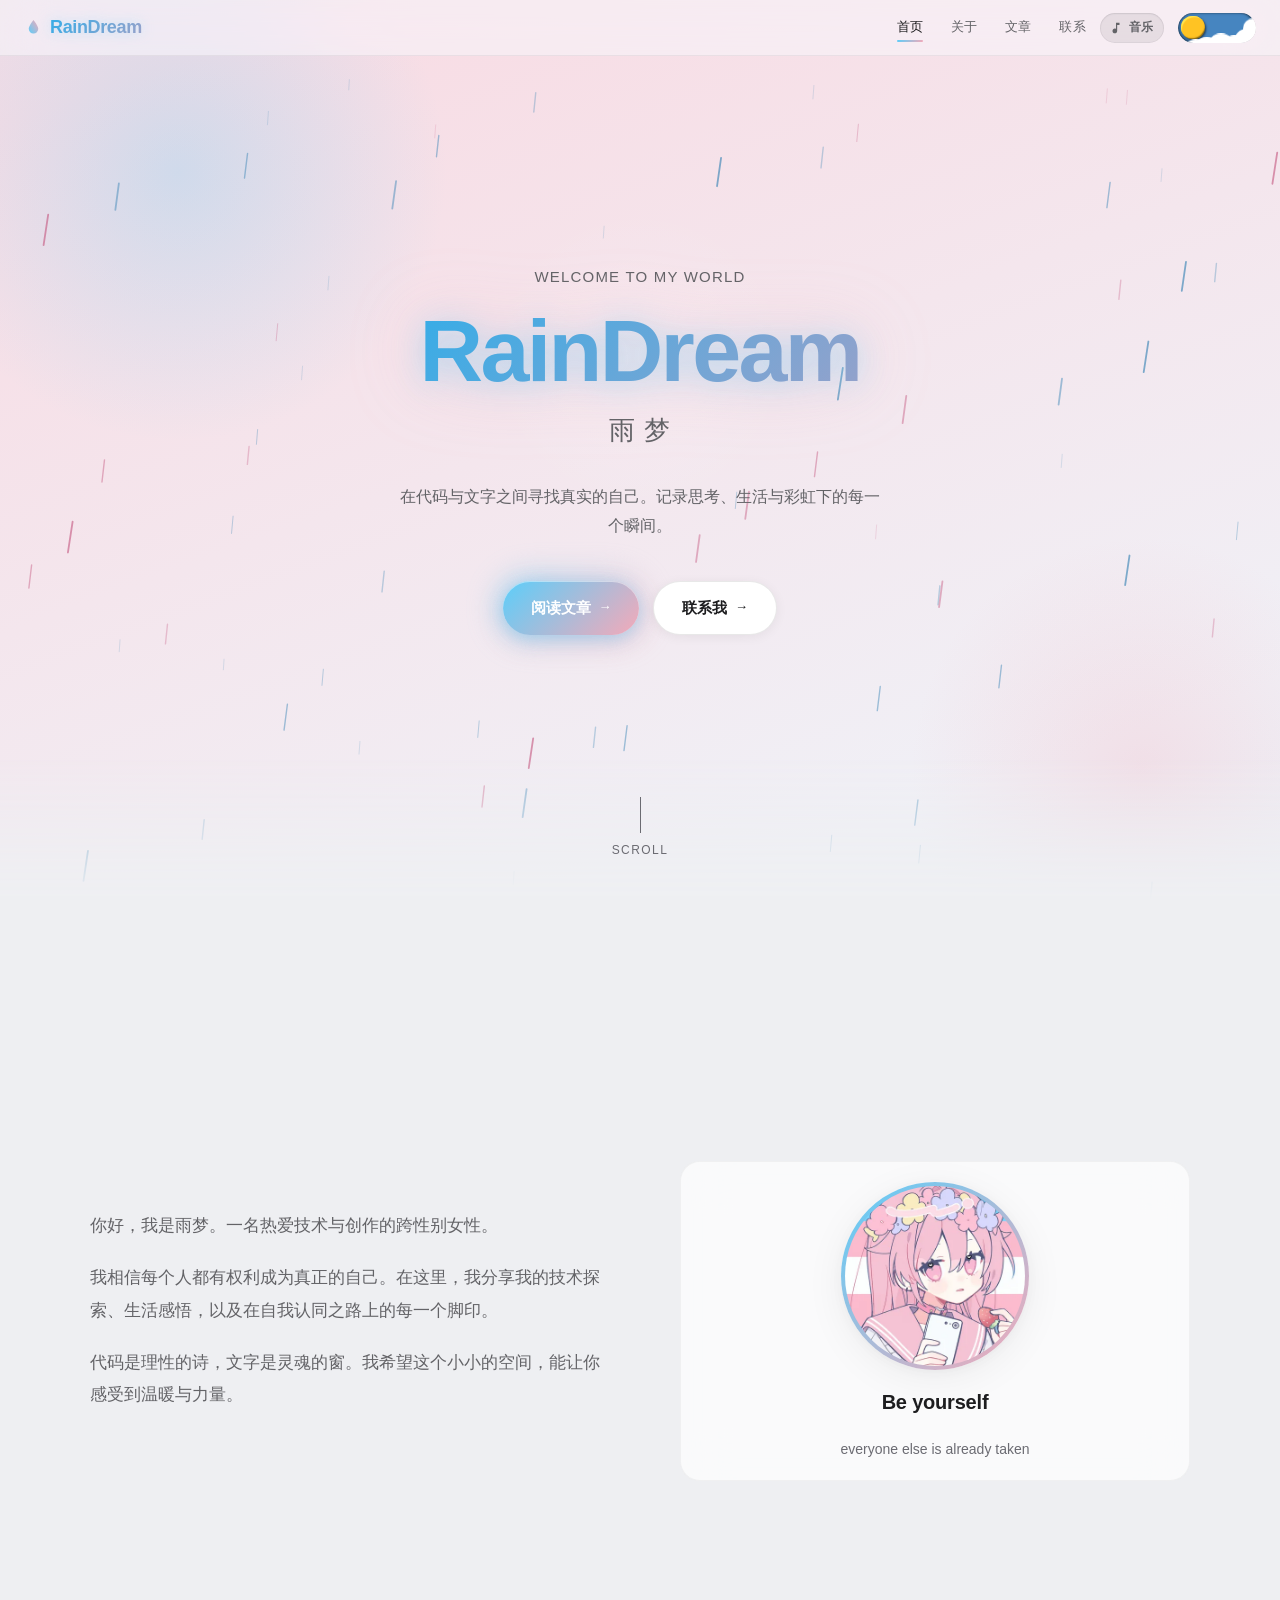
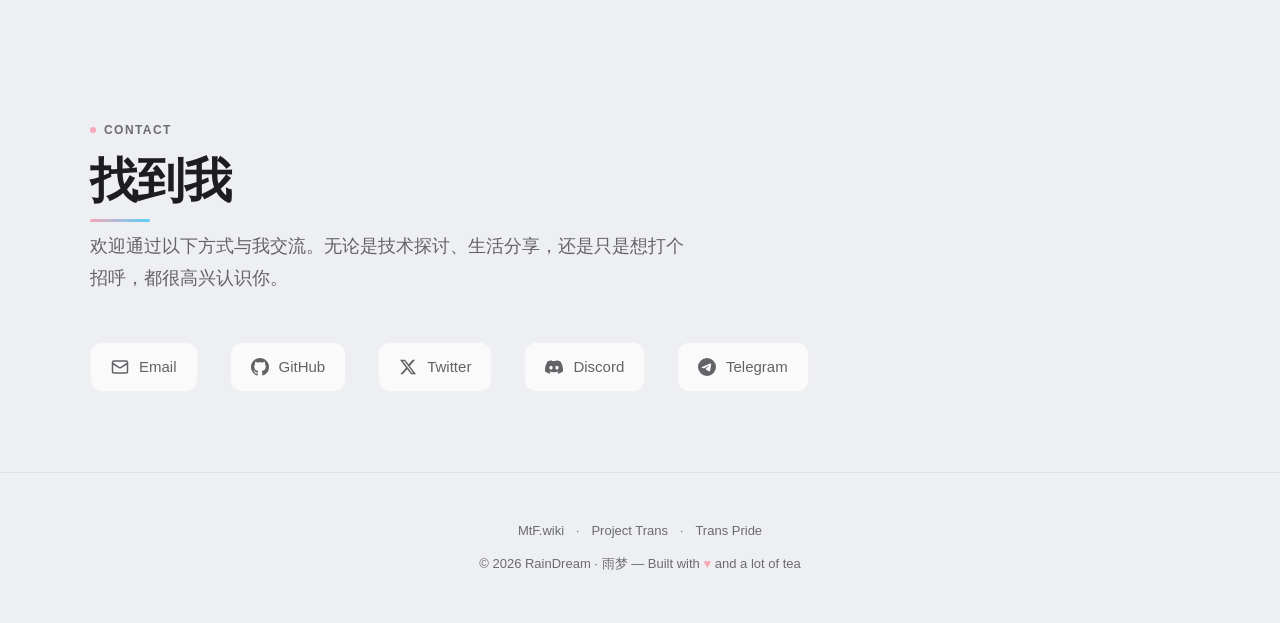
==== index.html @ 854acde4 "取消加载页面（预加载动画） 1. index.html：删掉整段加载页脚本（原 561-650 行的进度模拟、资源里程碑、2.2 秒兜底），    换成只保留「宣布就绪」的小脚本 —— html.ap" ====
<!DOCTYPE html>
<html lang="zh-CN" data-theme="light">
<head>
<meta charset="UTF-8">
<meta name="viewport" content="width=device-width, initial-scale=1.0">
<title>RainDream · 雨梦</title>
<link rel="icon" href="data:image/svg+xml,%3Csvg%20xmlns%3D%22http%3A%2F%2Fwww.w3.org%2F2000%2Fsvg%22%20viewBox%3D%220%200%2064%2064%22%3E%0A%20%20%3Ccircle%20cx%3D%2232%22%20cy%3D%2232%22%20r%3D%2230%22%20fill%3D%22%23fff%22%20stroke%3D%22%23F5A9B8%22%20stroke-width%3D%223%22%2F%3E%0A%20%20%3Cpath%20d%3D%22M32%2012%20C32%2012%2C%2018%2014%2C%2014%2022%20C10%2030%2C%2022%2032%2C%2028%2028%20C22%2032%2C%2012%2038%2C%2018%2046%20C24%2054%2C%2036%2046%2C%2038%2040%20C34%2046%2C%2034%2056%2C%2044%2054%20C54%2052%2C%2050%2040%2C%2044%2036%20C50%2040%2C%2058%2036%2C%2054%2026%20C50%2016%2C%2040%2018%2C%2036%2024%22%20fill%3D%22none%22%20stroke%3D%22%23F5A9B8%22%20stroke-width%3D%223%22%20stroke-linecap%3D%22round%22%2F%3E%0A%3C%2Fsvg%3E">
<meta name="description" content="RainDream 雨梦的个人网站 — 记录思考、代码与生活的交集">
<meta name="color-scheme" content="light dark">
  <meta name="theme-color" content="#eeeff2">
<link rel="canonical" href="https://raindream.top/">
<meta property="og:type" content="website">
<meta property="og:site_name" content="RainDream">
<meta property="og:title" content="RainDream · 雨梦">
<meta property="og:description" content="记录思考、代码与生活的交集">
<meta property="og:url" content="https://raindream.top/">
<meta property="og:image" content="https://raindream.top/avatar.jpg">
<meta name="twitter:card" content="summary">
<meta name="twitter:title" content="RainDream · 雨梦">
<meta name="twitter:description" content="记录思考、代码与生活的交集">
<meta name="twitter:image" content="https://raindream.top/avatar.jpg">
<script>
(function(){
document.documentElement.classList.add('js');
if('scrollRestoration' in history)history.scrollRestoration='manual';
var d=document.documentElement,t=null;
try{t=localStorage.getItem('theme');}catch(e){}
if(t==='dark')d.setAttribute('data-theme','dark');
else if(t==='light')d.setAttribute('data-theme','light');
else if(window.matchMedia&&window.matchMedia('(prefers-color-scheme: dark)').matches)d.setAttribute('data-theme','dark');
/* 把「浏览器 UI / 首屏底色」也跟着主题走：
   color-scheme 决定 iOS 网址栏与未上色底色的深浅（只设 theme-color 不够），
   加载中时 theme-color 用预加载层的底色，避免那一小块和页面颜色对不上。
   color 参数用于切换过场：过场期间会沿旧色→新色传进来，做成平滑过渡。 */
window.__setThemeColor=function(color){
  var m=document.querySelector('meta[name="theme-color"]');
  var dark=d.getAttribute('data-theme')==='dark';
  d.style.colorScheme=dark?'dark':'light';
  var c=color||(dark?'#0a0a14':'#eeeff2');
  /* ★ 液态玻璃网址栏取的是「它背后的页面颜色」，而且首屏还没上色时也要有底色，
     所以把同一个颜色同时设成 html 的背景（内联，不等 CSS 加载）。 */
  d.style.backgroundColor=c;
  if(m)m.setAttribute('content',c);
};
window.__setThemeColor();
if(!location.hash)window.addEventListener('load',function(){window.scrollTo({top:0,left:0,behavior:'instant'});});
})();
</script>
<link rel="stylesheet" href="styles.css">
<style>
/* ===== Hero ===== */
.hero{min-height:100vh;min-height:100svh;display:flex;align-items:center;justify-content:center;position:relative;overflow:hidden;padding:0 24px}
.hero-bg{position:absolute;top:-100%;left:-100%;width:300%;height:300%;background:var(--gradient-hero-light);z-index:0;transform:translate(33.3333%,0%);animation:heroFlow 8s ease infinite}
.hero-bg::before{content:'';position:absolute;top:0;left:0;right:0;bottom:0;background:var(--gradient-hero-dark);opacity:0;transition:opacity .5s cubic-bezier(.4,0,.2,1)}
[data-theme="dark"] .hero-bg::before{opacity:1}
.hero-blob{position:absolute;opacity:.7;transition:opacity .8s ease}
.hero-blob--blue{width:560px;height:560px;background:radial-gradient(circle,rgba(91,206,250,.36),transparent 68%);top:-12%;left:-8%;animation:floatBlue 7s ease-in-out infinite}
.hero-blob--pink{width:480px;height:480px;background:radial-gradient(circle,rgba(245,169,184,.34),transparent 68%);bottom:-12%;right:-8%;animation:floatPink 6s ease-in-out infinite}
.hero-blob--white{width:320px;height:320px;background:radial-gradient(circle,rgba(255,255,255,.22),transparent 70%);top:40%;left:50%;transform:translate(-50%,-50%);animation:floatWhite 9s ease-in-out infinite}
.hero-blob-wrap{position:absolute;top:0;left:0;right:0;bottom:0;inset:0;z-index:0}
.hero-rain{position:absolute;top:0;left:0;right:0;bottom:0;inset:0;z-index:1;pointer-events:none}
.hero--offscreen .hero-bg,.hero--offscreen .hero-blob{animation-play-state:paused}
.hero::after{content:'';position:absolute;left:0;right:0;bottom:0;height:clamp(90px,16vh,180px);background:var(--bg);-webkit-mask-image:linear-gradient(180deg,transparent,#000);mask-image:linear-gradient(180deg,transparent,#000);z-index:1;pointer-events:none;transition:background-color .5s cubic-bezier(.4,0,.2,1)}
.hero-content{position:relative;z-index:2;text-align:center;max-width:720px}
.hero-greeting{font-size:15px;font-weight:500;color:var(--text-2);letter-spacing:0.08em;text-transform:uppercase;margin-bottom:16px;opacity:0;animation:fadeUp .6s .05s ease forwards}
.hero-name{font-size:clamp(48px,8vw,88px);font-weight:800;letter-spacing:-0.03em;line-height:1.05;margin-bottom:12px;background:var(--gradient-title);background-size:200% auto;-webkit-background-clip:text;-webkit-text-fill-color:transparent;background-clip:text;opacity:0;animation:fadeUp .6s .12s ease forwards,textFlow 3s .5s ease 2;filter:drop-shadow(0 3px 16px rgba(91,206,250,.45)) drop-shadow(0 0 34px rgba(245,169,184,.30))}
[data-theme="dark"] .hero-name{filter:drop-shadow(0 3px 18px rgba(91,206,250,.50)) drop-shadow(0 0 42px rgba(245,169,184,.35))}
.hero-sub{font-size:clamp(18px,3vw,26px);font-weight:400;color:var(--text-2);letter-spacing:0.04em;margin-bottom:32px;opacity:0;animation:fadeUp .6s .2s ease forwards}
.hero-desc{font-size:16px;color:var(--text-2);max-width:480px;margin:0 auto 40px;line-height:1.8;opacity:0;animation:fadeUp .6s .28s ease forwards}
.hero-actions{display:flex;gap:14px;justify-content:center;flex-wrap:wrap;opacity:0;animation:fadeUp .6s .36s ease forwards}
.hero-btn{display:inline-flex;align-items:center;gap:8px;padding:14px 28px;border-radius:28px;font-size:15px;font-weight:600;letter-spacing:-0.01em;transition:all .35s cubic-bezier(.25,.1,.25,1);position:relative}
.hero-btn--primary{background:var(--gradient-accent);color:#fff;box-shadow:0 4px 18px rgba(91,206,250,.45),0 6px 26px rgba(245,169,184,.28),inset 0 1px 0 rgba(255,255,255,.45)}
.hero-btn--primary::before{content:'';position:absolute;top:-6px;left:-6px;right:-6px;bottom:-6px;border-radius:34px;background:var(--gradient-accent);filter:blur(15px);opacity:.5;z-index:-1;pointer-events:none;animation:btnGlow 4.6s ease-in-out infinite}
.hero-btn--primary:hover{transform:translateY(-2px);box-shadow:0 8px 30px rgba(91,206,250,.60),0 10px 40px rgba(245,169,184,.38),inset 0 1px 0 rgba(255,255,255,.55)}
.hero-btn--primary:hover::before{opacity:.85;filter:blur(19px)}
.hero-btn--primary:active{transform:translateY(0)}
.hero-btn--secondary{background:var(--bg-card-solid);backdrop-filter:blur(16px);-webkit-backdrop-filter:blur(16px);color:var(--text);border:1px solid rgba(0,0,0,.09);box-shadow:0 2px 12px rgba(0,0,0,.06)}
[data-theme="dark"] .hero-btn--secondary{background:var(--bg-card);border-color:var(--border);box-shadow:var(--shadow-sm)}
.hero-btn--secondary:hover{transform:translateY(-2px);border-color:rgba(91,206,250,.5);box-shadow:0 8px 26px rgba(91,206,250,.24);background:var(--bg-card-solid)}
.hero-btn--secondary:active{transform:translateY(0)}
.hero-btn-arrow{display:inline-block;transition:transform .3s ease;font-size:13px}
.hero-btn:hover .hero-btn-arrow{transform:translateX(3px)}
.hero-scroll{position:absolute;bottom:40px;left:0;right:0;display:flex;flex-direction:column;align-items:center;z-index:2;opacity:0;animation:fadeUp .6s .44s ease forwards}
.hero-scroll span{display:block;width:1px;height:36px;background:var(--text-3);margin:0 auto 8px;animation:scrollPulse 2s ease-in-out infinite}
.hero-scroll small{font-size:12px;letter-spacing:0.12em;text-transform:uppercase;color:var(--text-3)}
/* ===== 联系区专属修饰 ===== */
#contact .section-label::before{background:var(--pink)}
#contact .section-title::after{background:linear-gradient(90deg,#F5A9B8,#5BCEFA)}
/* ===== About ===== */
.about-grid{display:grid;grid-template-columns:1fr 1fr;gap:80px;align-items:center;margin-top:32px}
.about-text p{font-size:17px;line-height:1.9;color:var(--text-2);margin-bottom:20px}
.about-visual{position:relative;height:320px;border-radius:20px;overflow:hidden;background:var(--bg-card);backdrop-filter:blur(24px);-webkit-backdrop-filter:blur(24px);border:1px solid var(--border-card);display:flex;align-items:center;justify-content:center}
.about-avatar{width:188px;height:188px;border-radius:50%;object-fit:cover;padding:4px;background:var(--gradient-accent);border:0;box-shadow:var(--shadow);animation:avatarHalo 3.8s ease-out infinite}
/* 头像滚出视口后暂停光环动画：box-shadow 动画每帧都会重绘，看不见时没必要算 */
.about--offscreen .about-avatar{animation-play-state:paused}
.about-visual-inner{text-align:center;display:flex;flex-direction:column;align-items:center;gap:16px}
.about-visual-text{font-size:20px;font-weight:600;color:var(--text);letter-spacing:-0.01em}
.about-visual-sub{font-size:14px;color:var(--text-3);margin-top:4px}
/* ===== Contact ===== */
.contact-grid{display:flex;gap:32px;flex-wrap:wrap;margin-top:48px}
.contact-link{display:flex;align-items:center;gap:10px;padding:12px 20px;border-radius:12px;background:var(--bg-card);backdrop-filter:blur(16px);-webkit-backdrop-filter:blur(16px);border:1px solid var(--border-card);font-size:15px;font-weight:500;color:var(--text-2);transition:all .3s ease}
.contact-link:hover{color:var(--text);border-color:var(--border);transform:translateY(-2px);box-shadow:var(--shadow)}
.contact-link-icon{width:18px;height:18px;flex-shrink:0;transition:transform .45s cubic-bezier(.32,.72,0,1),color .3s ease}
.contact-link:hover .contact-link-icon{transform:translateY(-2px) scale(1.12);color:var(--blue)}
/* ===== 动画（首页专属） ===== */
@keyframes fadeUp{from{opacity:0;transform:translateY(24px)}to{opacity:1;transform:translateY(0)}}
@keyframes scrollPulse{0%,100%{opacity:.3;transform:scaleY(1)}50%{opacity:1;transform:scaleY(1.4)}}
@keyframes heroFlow{0%{transform:translate(33.3333%,0%)}20%{transform:translate(-20%,20%)}40%{transform:translate(6.6667%,-26.6667%)}60%{transform:translate(-33.3333%,13.3333%)}80%{transform:translate(20%,-20%)}100%{transform:translate(33.3333%,0%)}}
@keyframes floatBlue{0%{transform:translate(0,0) scale(1)}18%{transform:translate(50px,-30px) scale(1.1)}36%{transform:translate(-25px,40px) scale(0.92)}54%{transform:translate(-45px,-20px) scale(1.05)}72%{transform:translate(20px,35px) scale(0.95)}90%{transform:translate(35px,-45px) scale(1.07)}100%{transform:translate(0,0) scale(1)}}
@keyframes floatPink{0%{transform:translate(0,0) scale(1)}16%{transform:translate(-40px,-35px) scale(1.08)}32%{transform:translate(30px,30px) scale(0.9)}48%{transform:translate(45px,-25px) scale(1.06)}64%{transform:translate(-20px,45px) scale(0.94)}80%{transform:translate(-35px,-40px) scale(1.04)}100%{transform:translate(0,0) scale(1)}}
@keyframes floatWhite{0%{transform:translate(-50%,-50%) scale(1)}25%{transform:translate(-40%,-60%) scale(1.1)}50%{transform:translate(-60%,-40%) scale(0.92)}75%{transform:translate(-50%,-55%) scale(1.06)}100%{transform:translate(-50%,-50%) scale(1)}}
@keyframes btnGlow{0%,100%{opacity:.40;transform:scale(.97)}50%{opacity:.70;transform:scale(1.03)}}
@keyframes avatarHalo{0%{box-shadow:var(--shadow),0 0 0 0 var(--blue-soft)}70%{box-shadow:var(--shadow),0 0 0 16px rgba(91,206,250,0)}100%{box-shadow:var(--shadow),0 0 0 0 rgba(91,206,250,0)}}
/* ===== 减少动态效果（首页专属元素） ===== */
@media (prefers-reduced-motion:reduce){
.hero-greeting,.hero-name,.hero-sub,.hero-desc,.hero-actions,.hero-scroll{opacity:1 !important;transform:none !important;animation:none !important;transition:none !important}
.hero-bg,.hero-bg::before,.hero-blob,.about-avatar,.hero-btn--primary::before{animation:none !important;transition:none !important}
.hero::after{transition:none !important}
.hero-bg{transform:translate(33.3333%,33.3333%) !important}
/* 之前漏掉的两处：预加载层的 5 个动画，以及首屏那个一直脉冲的向下箭头 */
.hero-scroll span{animation:none !important}
}
/* ===== 首屏进场前隐藏导航与 Hero（由预加载控制） ===== */
html.js:not(.app-ready) .nav,
html.js:not(.app-ready) .nav-logo,
html.js:not(.app-ready) .nav-links a,
html.js:not(.app-ready) .theme-toggle,
  html.js:not(.app-ready) .nav-burger,
html.js:not(.app-ready) .hero-greeting,
html.js:not(.app-ready) .hero-name,
html.js:not(.app-ready) .hero-sub,
html.js:not(.app-ready) .hero-desc,
html.js:not(.app-ready) .hero-actions,
html.js:not(.app-ready) .hero-scroll{opacity:0 !important;animation:none !important}
html.js:not(.app-ready) .nav{transform:translateY(-56px)}
html.js:not(.app-ready) .hero-greeting,
html.js:not(.app-ready) .hero-sub,
html.js:not(.app-ready) .hero-desc,
html.js:not(.app-ready) .hero-actions,
html.js:not(.app-ready) .hero-scroll{transform:translateY(18px)}
/* ===== 响应式（首页专属） ===== */
@media(max-width:1024px){
.about-grid{gap:48px}
.about-visual{height:280px}
}
@media(max-width:768px){
.hero-blob--blue{width:280px;height:280px}
.hero-blob--pink{width:240px;height:240px}
.hero-blob--white{width:180px;height:180px}
.hero-actions{flex-direction:column;align-items:center}
.hero-btn{width:100%;max-width:280px;justify-content:center}
.about-grid{grid-template-columns:1fr;gap:40px}
.about-visual{height:260px}
.about-avatar{width:148px;height:148px}
.contact-grid{flex-direction:column;align-items:stretch}
.contact-link{justify-content:center}
.hero-scroll{bottom:24px}
}
@media(max-width:480px){
.hero-name{font-size:clamp(38px,10vw,52px)}
.hero-sub{font-size:18px}
.hero-desc{font-size:14px;padding:0 8px}
.hero-greeting{font-size:13px}
.section-title{font-size:28px}
.section-desc{font-size:15px}
.about-visual{height:220px}
.about-avatar{width:128px;height:128px}
.about-text p{font-size:15px}
}
/* 老浏览器不支持背景模糊时改用不透明底色 */
@supports not ((backdrop-filter:blur(1px)) or (-webkit-backdrop-filter:blur(1px))){
.contact-link,.about-visual{background:var(--bg-card-solid)}
}
</style>
</head>
<body>
<a class="skip-link" href="#main">跳到主要内容</a>
</div>
</div>
<!-- Navigation -->
<nav class="nav" id="nav">
<a href="#hero" class="nav-logo"><svg class="logo-mark" width="19" height="19" viewBox="0 0 24 24" aria-hidden="true"><defs><linearGradient id="logoGrad" x1="0" y1="1" x2="1" y2="0"><stop offset="0%" stop-color="#5BCEFA"/><stop offset="100%" stop-color="#F5A9B8"/></linearGradient></defs><path d="M12 2.4C12 2.4 6 9.6 6 13.6a6 6 0 0 0 12 0c0-4-6-11.2-6-11.2z" fill="url(#logoGrad)"/></svg><span class="logo-text">RainDream</span></a>
<div class="nav-actions">
<button class="nav-burger" id="navBurger" aria-label="打开菜单" aria-expanded="false" aria-controls="navLinks"><svg width="20" height="20" viewBox="0 0 24 24" fill="none" stroke="currentColor" stroke-width="2" stroke-linecap="round"><path d="M3 6h18M3 12h18M3 18h18"/></svg></button>
<div class="nav-links" id="navLinks">
<a href="#hero" class="active">首页</a>
<a href="#about">关于</a>
<a href="blog.html">文章</a>
<a href="#contact">联系</a>
</div>
<button class="nav-bgm" id="bgmToggle" type="button" aria-label="音乐" aria-expanded="false" aria-haspopup="dialog" title="音乐" hidden><svg class="nav-bgm-icon" width="14" height="14" viewBox="0 0 24 24" fill="currentColor" aria-hidden="true"><path d="M12 3v10.55c-.59-.34-1.27-.55-2-.55-2.21 0-4 1.79-4 4s1.79 4 4 4 4-1.79 4-4V7h4V3h-6z"/></svg><span class="nav-bgm-text">音乐</span></button>
      <theme-button class="theme-toggle" id="themeToggle" size="1.3" role="switch" tabindex="0" aria-label="切换深浅色模式" aria-checked="false"></theme-button>
</div>
</nav>
<!-- 背景音乐：歌单与歌名在 audio/playlist.json 里；这里的 src 只是读不到歌单时的兜底 -->
<audio id="bgm" src="audio/one-last-kiss.mp3" preload="none"></audio>
<main id="main">
<!-- Hero -->
<section class="hero" id="hero">
<div class="hero-bg"></div>
<div class="hero-blob-wrap" id="blobWrap0"><div class="hero-blob hero-blob--blue"></div></div>
<div class="hero-blob-wrap" id="blobWrap1"><div class="hero-blob hero-blob--pink"></div></div>
<div class="hero-blob-wrap" id="blobWrap2"><div class="hero-blob hero-blob--white"></div></div>
<canvas class="hero-rain" id="rain" aria-hidden="true"></canvas>
<div class="hero-content">
<p class="hero-greeting">Welcome to my world</p>
<h1 class="hero-name">RainDream</h1>
<p class="hero-sub">雨 梦</p>
<p class="hero-desc">在代码与文字之间寻找真实的自己。记录思考、生活与彩虹下的每一个瞬间。</p>
<div class="hero-actions">
<a href="blog.html" class="hero-btn hero-btn--primary">
阅读文章<span class="hero-btn-arrow">→</span>
</a>
<a href="#contact" class="hero-btn hero-btn--secondary">
联系我<span class="hero-btn-arrow">→</span>
</a>
</div>
</div>
<div class="hero-scroll">
<span></span>
<small>Scroll</small>
</div>
</section>
<!-- About -->
<section class="section" id="about">
<div class="section-inner">
<p class="section-label reveal">About</p>
<h2 class="section-title reveal">关于我</h2>
<div class="about-grid">
<div class="about-text reveal">
<p>你好，我是雨梦。一名热爱技术与创作的跨性别女性。</p>
<p>我相信每个人都有权利成为真正的自己。在这里，我分享我的技术探索、生活感悟，以及在自我认同之路上的每一个脚印。</p>
<p>代码是理性的诗，文字是灵魂的窗。我希望这个小小的空间，能让你感受到温暖与力量。</p>
</div>
<div class="about-visual reveal">
<div class="about-visual-inner">
<img src="avatar.webp" alt="雨梦" class="about-avatar" width="188" height="188" decoding="async" loading="lazy">
<div class="about-visual-text">Be yourself</div>
<div class="about-visual-sub">everyone else is already taken</div>
</div>
</div>
</div>
</div>
</section>
<!-- Contact -->
<section class="section" id="contact" style="padding-bottom:80px">
<div class="section-inner">
<p class="section-label reveal">Contact</p>
<h2 class="section-title reveal">找到我</h2>
<p class="section-desc reveal">欢迎通过以下方式与我交流。无论是技术探讨、生活分享，还是只是想打个招呼，都很高兴认识你。</p>
<div class="contact-grid reveal">
<a href="mailto:yuxuerumeng@outlook.com" class="contact-link">
<svg class="contact-link-icon" width="18" height="18" viewBox="0 0 24 24" fill="none" stroke="currentColor" stroke-width="2" stroke-linecap="round" stroke-linejoin="round" aria-hidden="true"><rect x="2" y="4" width="20" height="16" rx="2"/><path d="m22 7-8.97 5.7a1.94 1.94 0 0 1-2.06 0L2 7"/></svg> Email
</a>
<a href="https://github.com/yuxuerumeng" target="_blank" rel="noopener" class="contact-link">
<svg class="contact-link-icon" width="18" height="18" viewBox="0 0 24 24" fill="currentColor" aria-hidden="true"><path d="M12 0C5.37 0 0 5.37 0 12c0 5.31 3.435 9.795 8.205 11.385.6.105.825-.255.825-.57 0-.285-.015-1.23-.015-2.235-3.015.555-3.795-.735-4.035-1.41-.135-.345-.72-1.41-1.23-1.695-.42-.225-1.02-.78-.015-.795.945-.015 1.62.87 1.845 1.23 1.08 1.815 2.805 1.305 3.495.99.105-.78.42-1.305.765-1.605-2.67-.3-5.46-1.335-5.46-5.925 0-1.305.465-2.385 1.23-3.225-.12-.3-.54-1.53.12-3.18 0 0 1.005-.315 3.3 1.23.96-.27 1.98-.405 3-.405s2.04.135 3 .405c2.295-1.56 3.3-1.23 3.3-1.23.66 1.65.24 2.88.12 3.18.765.84 1.23 1.905 1.23 3.225 0 4.605-2.805 5.625-5.475 5.925.435.375.81 1.095.81 2.22 0 1.605-.015 2.895-.015 3.3 0 .315.225.69.825.57A12.02 12.02 0 0 0 24 12c0-6.63-5.37-12-12-12Z"/></svg> GitHub
</a>
<a href="https://x.com/ReverieNya" target="_blank" rel="noopener" class="contact-link">
<svg class="contact-link-icon" width="18" height="18" viewBox="0 0 24 24" fill="currentColor" aria-hidden="true"><path d="M18.244 2.25h3.308l-7.227 8.26 8.502 11.24H16.17l-5.214-6.817L4.99 21.75H1.68l7.73-8.835L1.254 2.25H8.08l4.713 6.231zm-1.161 17.52h1.833L7.084 4.126H5.117z"/></svg> Twitter
</a>
<a href="https://discord.com/users/1140592993917739130" target="_blank" rel="noopener" class="contact-link">
<svg class="contact-link-icon" width="18" height="18" viewBox="0 0 24 24" fill="currentColor" aria-hidden="true"><path d="M20.317 4.37a19.791 19.791 0 0 0-4.885-1.515.074.074 0 0 0-.079.037c-.21.375-.444.864-.608 1.25a18.27 18.27 0 0 0-5.487 0 12.64 12.64 0 0 0-.617-1.25.077.077 0 0 0-.079-.037A19.736 19.736 0 0 0 3.677 4.37a.07.07 0 0 0-.032.027C.533 9.046-.32 13.58.099 18.057a.082.082 0 0 0 .031.057 19.9 19.9 0 0 0 5.993 3.03.078.078 0 0 0 .084-.028 14.09 14.09 0 0 0 1.226-1.994.076.076 0 0 0-.041-.106 13.107 13.107 0 0 1-1.872-.892.077.077 0 0 1-.008-.128 10.2 10.2 0 0 0 .372-.292.074.074 0 0 1 .077-.01c3.928 1.793 8.18 1.793 12.062 0a.074.074 0 0 1 .078.01c.12.098.246.198.373.292a.077.077 0 0 1-.006.127 12.299 12.299 0 0 1-1.873.892.077.077 0 0 0-.041.107c.36.698.772 1.362 1.225 1.993a.076.076 0 0 0 .084.028 19.839 19.839 0 0 0 6.002-3.03.077.077 0 0 0 .032-.054c.5-5.177-.838-9.674-3.549-13.66a.061.061 0 0 0-.031-.03zM8.02 15.33c-1.183 0-2.157-1.085-2.157-2.419 0-1.333.956-2.419 2.157-2.419 1.21 0 2.176 1.096 2.157 2.42 0 1.333-.956 2.418-2.157 2.418zm7.975 0c-1.183 0-2.157-1.085-2.157-2.419 0-1.333.955-2.419 2.157-2.419 1.21 0 2.176 1.096 2.157 2.42 0 1.333-.946 2.418-2.157 2.418z"/></svg> Discord
</a>
<a href="https://t.me/raindreamnya" target="_blank" rel="noopener" class="contact-link">
<svg class="contact-link-icon" width="18" height="18" viewBox="0 0 24 24" fill="currentColor" aria-hidden="true"><path d="M11.944 0A12 12 0 0 0 0 12a12 12 0 0 0 12 12 12 12 0 0 0 12-12A12 12 0 0 0 12 0a12 12 0 0 0-.056 0zm4.962 7.224c.1-.002.321.023.465.14a.506.506 0 0 1 .171.325c.016.093.036.306.02.472-.18 1.898-.962 6.502-1.36 8.627-.168.9-.499 1.201-.82 1.23-.696.065-1.225-.46-1.9-.902-1.056-.693-1.653-1.124-2.678-1.8-1.185-.78-.417-1.21.258-1.91.177-.184 3.247-2.977 3.307-3.23.007-.032.014-.15-.056-.212s-.174-.041-.249-.024c-.106.024-1.793 1.14-5.061 3.345-.48.33-.913.49-1.302.48-.428-.008-1.252-.241-1.865-.44-.752-.245-1.349-.374-1.297-.789.027-.216.325-.437.893-.663 3.498-1.524 5.83-2.529 6.998-3.014 3.332-1.386 4.025-1.627 4.476-1.635z"/></svg> Telegram
</a>
</div>
</div>
</section>
</main>
<footer class="footer">
<div class="footer-links">
<a href="https://mtf.wiki" target="_blank" rel="noopener">MtF.wiki</a>
<span class="footer-dot">·</span>
<a href="https://github.com/project-trans" target="_blank" rel="noopener">Project Trans</a>
<span class="footer-dot">·</span>
<a href="https://transgenderpride.org" target="_blank" rel="noopener">Trans Pride</a>
</div>
<p class="footer-text">© <span class="footer-year">2026</span> RainDream · 雨梦 — Built with <span class="footer-heart">♥</span> and a lot of tea</p>
</footer>
<!-- Back to Top -->
<button class="back-top" id="backTop" aria-label="返回顶部">↑</button>
<script src="theme-button.js"></script>
  <script src="common.js"></script>
<script>
/* ===== Rain ===== */
(function(){
var cv=document.getElementById('rain');
if(!cv||!cv.getContext)return;
var rmq=window.matchMedia&&window.matchMedia('(prefers-reduced-motion: reduce)');
if(rmq&&rmq.matches)return;              // 系统要求减少动效时不下雨
var ctx=cv.getContext('2d');
var W=0,H=0,drops=[],rafId=null,running=false,visible=true,last=0;
// 雨滴按「颜色 x 透明度档 x 线宽」分组：每帧每组只设置一次画笔、只描一次路径。
var DARK_COLORS=['91,206,250','245,169,184'];
var LIGHT_COLORS=['54,130,180','198,90,130'];
var ALPHAS=[0.14,0.26,0.38,0.52];
var WIDTHS=[1,1.4,1.8];
var PER_COLOR=ALPHAS.length*WIDTHS.length;
var GROUP_COUNT=DARK_COLORS.length*PER_COLOR;
var GROUPS=[],GBUF=[];
for(var gi=0;gi<GROUP_COUNT;gi++){
var colorIdx=Math.floor(gi/PER_COLOR);
var rem=gi%PER_COLOR;
var alphaIdx=Math.floor(rem/WIDTHS.length);
var widthIdx=rem%WIDTHS.length;
GROUPS.push({dark:DARK_COLORS[colorIdx],light:LIGHT_COLORS[colorIdx],a:ALPHAS[alphaIdx],w:WIDTHS[widthIdx]});
GBUF.push([]);
}
function nearestIndex(values,value){
var best=0,bd=1e9;
for(var i=0;i<values.length;i++){
var dd=Math.abs(values[i]-value);
if(dd<bd){bd=dd;best=i;}
}
return best;
}
function groupIndex(alpha,width){
return nearestIndex(ALPHAS,alpha)*WIDTHS.length+nearestIndex(WIDTHS,width);
}
var maxDrops=0,minDrops=0,frameEma=16,lastQualityCheck=0;
function getPixelRatio(){
var dpr=window.devicePixelRatio||1;
var area=W*H;
if(area>2500000)return Math.min(dpr,1);
if(area>1400000)return Math.min(dpr,1.25);
return Math.min(dpr,1.5);
}
function resetDrop(d,init){
d.depth=Math.random();
d.len=10+d.depth*22;
d.sp=300+d.depth*620;
d.alpha=0.12+d.depth*0.40;
d.width=d.depth<0.35?1:(d.depth<0.72?1.4:1.8);
d.baseSlant=0.08+d.depth*0.20;
d.pink=Math.random()<0.34;
d.x=Math.random()*(W+180)-90;
d.y=init?Math.random()*H:-d.len-Math.random()*H*0.35-12;
d.g=(d.pink?PER_COLOR:0)+groupIndex(d.alpha,d.width);
}
function createDrop(init){
var d={};
resetDrop(d,init);
return d;
}
function computeDropCount(){
var n=Math.round(W*H/8600);
n=Math.max(35,Math.min(165,n));
if(navigator.deviceMemory&&navigator.deviceMemory<=4)n=Math.min(n,120);
return n;
}
function setDropCount(n){
if(n===drops.length)return;
if(n<drops.length)drops.length=n;
else while(drops.length<n)drops.push(createDrop(true));
}
function layout(){
var r=cv.parentNode.getBoundingClientRect();
W=Math.round(r.width);H=Math.round(r.height);
if(!W||!H)return false;
var px=getPixelRatio();
cv.width=Math.round(W*px);cv.height=Math.round(H*px);
cv.style.width=W+'px';cv.style.height=H+'px';
ctx.setTransform(px,0,0,px,0,0);
return true;
}
function seed(){
maxDrops=computeDropCount();
minDrops=Math.max(24,Math.round(maxDrops*0.35));
drops=[];
for(var i=0;i<maxDrops;i++)drops.push(createDrop(true));
}
function resize(){
var oldW=W,oldH=H;
if(!layout())return;
if(!drops.length||Math.abs(W-oldW)>40){seed();}
else if(H!==oldH){
for(var i=0;i<drops.length;i++){
if(drops[i].y>H)drops[i].y=Math.random()*H;
}
}
}
function frame(t){
rafId=null;
if(!last)last=t;
var rawDt=(t-last)/1000;last=t;
var dt=rawDt>0.0175?0.0175:rawDt;
if(rawDt>0)frameEma+=(rawDt*1000-frameEma)*0.08;
// 自适应：掉帧时减少雨量，流畅时再逐步恢复
if(t-lastQualityCheck>1500){
lastQualityCheck=t;
if(frameEma>19&&drops.length>minDrops){
setDropCount(Math.max(minDrops,Math.floor(drops.length*0.82)));
}else if(frameEma<10.5&&drops.length<maxDrops){
setDropCount(Math.min(maxDrops,Math.ceil(drops.length*1.12)));
}
}
ctx.clearRect(0,0,W,H);
ctx.lineCap='round';
var dark=document.documentElement.getAttribute('data-theme')==='dark';
var alphaBoost=dark?1:1.2;
var gust=0.035*Math.sin(t*0.00035);
var i,g;
for(g=0;g<GROUP_COUNT;g++){if(GBUF[g].length)GBUF[g].length=0;}
for(i=0;i<drops.length;i++){
var d=drops[i];
var slant=d.baseSlant+gust;
d.y+=d.sp*dt;
d.x-=d.sp*slant*dt;
if(d.y-d.len>H||d.x<-100)resetDrop(d,false);
GBUF[d.g].push(d);
}
for(g=0;g<GROUP_COUNT;g++){
var arr=GBUF[g];
if(!arr.length)continue;
var palette=dark?GROUPS[g].dark:GROUPS[g].light;
ctx.strokeStyle='rgba('+palette+','+(GROUPS[g].a*alphaBoost).toFixed(3)+')';
ctx.lineWidth=GROUPS[g].w;
ctx.beginPath();
for(i=0;i<arr.length;i++){
var q=arr[i];
var sx=q.sp*(q.baseSlant+gust)*dt;
ctx.moveTo(q.x,q.y);
ctx.lineTo(q.x+sx,q.y-q.len);
}
ctx.stroke();
}
if(running)rafId=requestAnimationFrame(frame);
}
function start(){
if(running)return;
running=true;last=0;frameEma=16;lastQualityCheck=0;
if(rafId===null)rafId=requestAnimationFrame(frame);
}
function stop(){
running=false;
if(rafId!==null){cancelAnimationFrame(rafId);rafId=null;}
ctx.clearRect(0,0,W,H);
}
function bootRain(){
if(!layout())return;
seed();
var resizeTimer=null;
function onResize(){
if(resizeTimer)clearTimeout(resizeTimer);
resizeTimer=setTimeout(resize,150);
}
window.addEventListener('resize',onResize);
window.addEventListener('orientationchange',onResize);
window.addEventListener('load',resize);
if('ResizeObserver' in window){try{new ResizeObserver(onResize).observe(cv.parentNode);}catch(e){}}
if('IntersectionObserver' in window){
var host=cv.parentNode;
new IntersectionObserver(function(es){
var v=es[0].isIntersecting;
visible=v;
if(v){if(!running)start();}
else{if(running)stop();}
host.classList.toggle('hero--offscreen',!v);
},{threshold:0}).observe(host);
}else{start();}
document.addEventListener('visibilitychange',function(){
if(document.hidden)stop();else if(visible)start();
});
}
if(document.documentElement.classList.contains('app-ready'))bootRain();
else window.addEventListener('app:ready',bootRain,{once:true});
})();
/* ===== Mouse Parallax ===== */
function bootParallax(){
var hero=document.querySelector('.hero');
var reduceMotion=window.matchMedia&&window.matchMedia('(prefers-reduced-motion: reduce)').matches;
if(hero&&!reduceMotion){
var wraps=[document.getElementById('blobWrap0'),document.getElementById('blobWrap1'),document.getElementById('blobWrap2')];
var mx=0,my=0,tx=0,ty=0,rafId=null;
var depths=[-80,60,-55];
function step(){
rafId=null;
mx+=(tx-mx)*0.07;my+=(ty-my)*0.07;
wraps.forEach(function(w,i){if(w)w.style.transform='translate('+(mx*depths[i])+'px,'+(my*depths[i])+'px)';});
if(Math.abs(tx-mx)>0.002||Math.abs(ty-my)>0.002)rafId=requestAnimationFrame(step);
}
function wake(){if(rafId===null)rafId=requestAnimationFrame(step);}
hero.addEventListener('mousemove',function(e){tx=(e.clientX/window.innerWidth-0.5)*2;ty=(e.clientY/window.innerHeight-0.5)*2;wake();});
hero.addEventListener('touchmove',function(e){var t=e.touches[0];tx=(t.clientX/window.innerWidth-0.5)*2;ty=(t.clientY/window.innerHeight-0.5)*2;wake();},{passive:true});
hero.addEventListener('touchend',function(){tx=0;ty=0;wake();});
}
}
if(document.documentElement.classList.contains('app-ready'))bootParallax();
else window.addEventListener('app:ready',bootParallax,{once:true});
/* ===== 关于区滚出视口时暂停头像光环动画（box-shadow 动画会持续重绘） ===== */
(function(){
var about=document.getElementById('about');
if(!about||!('IntersectionObserver' in window))return;
new IntersectionObserver(function(es){
about.classList.toggle('about--offscreen',!es[0].isIntersecting);
},{threshold:0}).observe(about);
})();
</script>
<script>
(function(){
/* 加载页已取消：进度模拟那段一并删除，这里只保留「宣布就绪」。
   导航栏与首屏的入场动画由 html.app-ready 触发；等一帧再宣布，
   先让「未就绪」的初始状态画一次，动画才会真的跑起来。 */
requestAnimationFrame(function(){requestAnimationFrame(function(){
document.documentElement.classList.add('app-ready');
window.dispatchEvent(new CustomEvent('app:ready'));
});});
})();
</script>
</body>
</html>
---- styles.css ----
/* ==========================================================================
   RainDream · 雨梦 — 共享样式（index.html 与 blog.html 共用）
   页面专属样式仍留在各自的 <style> 里。

   ⚠️ 404.html 里抄了一份下面这套颜色变量 —— 因为 404 页面会在任意路径下被
      渲染，不能引用本文件。改这里的配色时，记得同步改 404.html 里的那一份。
   ========================================================================== */

/* ===== CSS Variables ===== */
:root,[data-theme="light"]{
  /* 告诉浏览器（尤其 iOS Safari）本页当前是浅色还是深色：
     它决定浏览器 UI（网址栏 / 状态栏）与「首屏还没上色时」的底色，
     光靠 <meta name="theme-color"> 不够 —— 那一小块就是靠这个跟主题的。 */
  color-scheme:light;
  /* 导航栏入场的统一节奏：时长 / 每项之间的步进 / 缓动。
     改这三行，整个导航栏的入场速度与错落感就一起变。 */
  --nav-in-dur:.45s;
  --nav-in-step:.05s;
  --nav-in-ease:cubic-bezier(.22,1,.36,1);
--bg:#eeeff2;
--bg-card:rgba(255,255,255,0.68);
--bg-card-solid:#fff;
--text:#1d1d1f;
--text-2:#636367;
--text-3:#6b6b72;
--nav-bg:rgba(245,245,247,0.64);
--nav-solid:#f5f5f7;
--nav-border:rgba(0,0,0,0.06);
--border:rgba(0,0,0,0.06);
--border-card:rgba(0,0,0,0.04);
--shadow-sm:0 1px 2px rgba(0,0,0,0.04);
--shadow:0 2px 12px rgba(0,0,0,0.04),0 8px 40px rgba(0,0,0,0.06);
--shadow-lg:0 4px 24px rgba(0,0,0,0.06),0 16px 64px rgba(0,0,0,0.1);
--blue:#3daee6;
--pink:#F5A9B8;
--blue-soft:rgba(61,174,230,0.35);
--pink-soft:rgba(245,169,184,0.30);
--gradient-hero-light:linear-gradient(160deg,#c8e0f4 0%,#f8dce4 25%,#f0f0f6 50%,#dcecf8 75%,#f8dce4 100%);
--gradient-hero-dark:linear-gradient(160deg,#0d0d24 0%,#1a1030 25%,#0f0f20 50%,#0d0d24 75%,#1a1030 100%);
--gradient-accent:linear-gradient(135deg,#5BCEFA,#F5A9B8);
--gradient-title:linear-gradient(135deg,#33ADE8,#EE97B0);
--tag-bg:rgba(0,0,0,0.04);
--tag-text:#636367;
}

[data-theme="dark"]{
  color-scheme:dark;
--bg:#0a0a14;
--bg-card:rgba(22,22,46,0.68);
--bg-card-solid:#16162e;
--text:#f5f5f7;
--text-2:#98989d;
--text-3:#7a7a82;
--nav-bg:rgba(10,10,20,0.72);
--nav-solid:#0a0a14;
--nav-border:rgba(255,255,255,0.06);
--border:rgba(255,255,255,0.06);
--border-card:rgba(255,255,255,0.04);
--shadow-sm:0 1px 2px rgba(0,0,0,0.2);
--shadow:0 2px 12px rgba(0,0,0,0.2),0 8px 40px rgba(0,0,0,0.3);
--shadow-lg:0 4px 24px rgba(0,0,0,0.3),0 16px 64px rgba(0,0,0,0.5);
--blue-soft:rgba(91,206,250,0.18);
--pink-soft:rgba(245,169,184,0.16);
--gradient-accent:linear-gradient(135deg,#5BCEFA,#F5A9B8);
--gradient-title:linear-gradient(135deg,#5BCEFA,#F5A9B8);
--tag-bg:rgba(255,255,255,0.06);
--tag-text:#98989d;
}
[data-theme="dark"] body{background-image:radial-gradient(1100px 620px at 12% -8%,rgba(91,206,250,.07),transparent 62%),radial-gradient(900px 520px at 88% 6%,rgba(245,169,184,.06),transparent 62%);background-attachment:fixed}

/* ===== Reset & Base ===== */
*,*::before,*::after{box-sizing:border-box;margin:0;padding:0}
html{scroll-behavior:smooth;scroll-padding-top:80px;-webkit-font-smoothing:antialiased;-moz-osx-font-smoothing:grayscale}
body{font-family:-apple-system,BlinkMacSystemFont,'Segoe UI','PingFang SC','Hiragino Sans GB','Microsoft YaHei',sans-serif;background:var(--bg);color:var(--text);line-height:1.6;overflow-x:hidden}
html{transition:background-color .5s cubic-bezier(.4,0,.2,1)}
body,.nav,.section,.footer,.back-top{transition:background-color .5s cubic-bezier(.4,0,.2,1),color .4s cubic-bezier(.4,0,.2,1),border-color .5s cubic-bezier(.4,0,.2,1),box-shadow .5s cubic-bezier(.4,0,.2,1)}
::selection{background:rgba(245,169,184,0.38)}
a{color:inherit;text-decoration:none}
img{max-width:100%;display:block}
ul{list-style:none}
button{font:inherit;cursor:pointer;border:none;background:none;color:inherit}

/* ===== Scrollbar ===== */
::-webkit-scrollbar{width:6px}
::-webkit-scrollbar-track{background:transparent}
::-webkit-scrollbar-thumb{background:linear-gradient(180deg,rgba(91,206,250,.55),rgba(245,169,184,.55));border-radius:3px}
::-webkit-scrollbar-thumb:hover{background:linear-gradient(180deg,rgba(91,206,250,.8),rgba(245,169,184,.8))}

/* ===== Skip link ===== */
.skip-link{position:absolute;left:16px;top:-64px;z-index:1000;padding:10px 16px;background:var(--bg-card-solid);border:1px solid var(--border);border-radius:10px;font-size:14px;color:var(--text);transition:top .2s ease}
.skip-link:focus{top:16px}

/* ===== Navigation ===== */
.nav{position:fixed;top:0;left:0;right:0;z-index:100;padding:0 24px;height:56px;display:flex;align-items:center;justify-content:space-between;background:var(--nav-bg);backdrop-filter:blur(24px) saturate(180%);-webkit-backdrop-filter:blur(24px) saturate(180%);border-bottom:1px solid var(--nav-border);transition:height .35s var(--nav-in-ease),background-color .35s ease,box-shadow .35s ease,border-color .35s ease;animation:navSlideIn var(--nav-in-dur) var(--nav-in-ease) forwards;opacity:0;transform:translateY(-56px)}
.nav.scrolled{height:52px;background:var(--nav-bg);box-shadow:var(--shadow-sm)}
.nav-logo{display:inline-flex;align-items:center;gap:7px;font-size:18px;font-weight:700;letter-spacing:-0.02em;opacity:0;animation:navFadeIn var(--nav-in-dur) var(--nav-in-ease) forwards;animation-delay:calc(var(--nav-in-step) * 1)}
.logo-mark{flex:0 0 auto;transition:transform .55s cubic-bezier(.32,.72,0,1)}
.logo-text{background:var(--gradient-title);background-size:200% auto;-webkit-background-clip:text;-webkit-text-fill-color:transparent;background-clip:text;animation:textFlow 6s .4s ease 3;filter:drop-shadow(0 0 7px rgba(91,206,250,.35))}
.nav-logo:hover .logo-mark{transform:translateY(-2px) rotate(-7deg)}
.nav-burger{display:none;width:36px;height:36px;flex:0 0 auto;align-items:center;justify-content:center;border-radius:10px;color:var(--text);transition:background .3s ease,color .3s ease;opacity:0;animation:navFadeIn var(--nav-in-dur) var(--nav-in-ease) forwards;animation-delay:calc(var(--nav-in-step) * 1)}
.nav-burger:hover{background:var(--tag-bg)}
.nav-burger:focus-visible{outline:none;box-shadow:0 0 0 3px var(--blue-soft)}
.nav-actions{display:flex;align-items:center;gap:14px}
.nav-links{display:flex;align-items:center;gap:28px}
.nav-links a{opacity:0;animation:navFadeIn var(--nav-in-dur) var(--nav-in-ease) forwards;font-size:13px;font-weight:500;color:var(--text-2);letter-spacing:0.01em;transition:color .3s ease;position:relative}
.nav-links a:nth-child(1){animation-delay:calc(var(--nav-in-step) * 2)}
.nav-links a:nth-child(2){animation-delay:calc(var(--nav-in-step) * 3)}
.nav-links a:nth-child(3){animation-delay:calc(var(--nav-in-step) * 4)}
.nav-links a:nth-child(4){animation-delay:calc(var(--nav-in-step) * 5)}
.nav-links a::after{content:'';position:absolute;bottom:-4px;left:0;width:0;height:1.5px;background:var(--gradient-accent);border-radius:1px;transition:width .3s ease}
.nav-links a:hover,.nav-links a.active{color:var(--text)}
.nav-links a:hover::after,.nav-links a.active::after{width:100%}

/* ===== Theme Toggle =====
   现在是 Web Component（见 theme-button.js）：Shadow DOM 自带样式隔离，
   所以这里只做两件事：给它一个尺寸盒子、给它一个焦点圈。
   组件内部固定 180em × 70em，标签上的 size 属性决定字号（= size/3 px）：
   size="1.3" → 字号 0.43px → 约 78 × 30 像素。要改大小只改那个属性。 */
.theme-toggle{position:relative;display:inline-block;flex:0 0 auto;width:78px;height:30px;padding:0;border:0;border-radius:999px;overflow:hidden;background:rgba(120,120,128,0.14);box-shadow:inset 0 1px 2px rgba(0,0,0,.07),inset 0 0 0 1px rgba(0,0,0,.045);cursor:pointer;opacity:0;animation:navFadeIn var(--nav-in-dur) var(--nav-in-ease) forwards;animation-delay:calc(var(--nav-in-step) * 6)}
.theme-toggle:focus-visible{outline:none;box-shadow:0 0 0 3px var(--blue-soft)}
[data-theme="dark"] .theme-toggle{background:rgba(120,120,128,0.22);box-shadow:inset 0 1px 2px rgba(0,0,0,.45),inset 0 0 0 1px rgba(255,255,255,.06)}

/* ===== 背景音乐：导航栏按钮 + 浮窗播放器 ===== */
.nav-bgm{position:relative;height:30px;flex:0 0 auto;display:inline-flex;align-items:center;gap:6px;padding:0 11px 0 9px;border-radius:999px;white-space:nowrap;background:rgba(120,120,128,0.14);color:var(--text-2);box-shadow:inset 0 1px 2px rgba(0,0,0,.07),inset 0 0 0 1px rgba(0,0,0,.045);transition:background .3s ease,color .3s ease,box-shadow .3s ease,opacity .3s ease,transform .3s var(--nav-in-ease)}
.nav-bgm:hover{background:rgba(120,120,128,0.22);color:var(--text)}
.nav-bgm:focus-visible{outline:none;box-shadow:inset 0 1px 2px rgba(0,0,0,.07),inset 0 0 0 1px rgba(0,0,0,.045),0 0 0 3px var(--blue-soft)}
/* 音乐按钮是「歌单读出来之后」才从 hidden 变成显示的。
   现代做法：用 @starting-style 给它一个入场起点 —— 从 display:none 变显示时会自然淡入 + 轻微上浮，
   而不是「啪」地一下冒出来。不支持的浏览器就直接出现，功能不受影响。 */
/* 音乐按钮是歌单读出来之后才出现的，由 common.js 加 .is-entering 给一个起始态、下一帧移除 →
   就和其他控件一样淡入上浮（display 是离散属性，@starting-style 支持面窄，所以用类来触发）。 */
.nav-bgm.is-entering{opacity:0;transform:translateY(-4px) scale(.96)}
[data-theme="dark"] .nav-bgm{background:rgba(120,120,128,0.22);box-shadow:inset 0 1px 2px rgba(0,0,0,.45),inset 0 0 0 1px rgba(255,255,255,.06)}
.nav-bgm.is-playing{color:var(--blue)}
/* 图标与文字都不许被压扁 —— flex:0 0 auto 加 nowrap。
   少了这两个，窄屏上文字会被挤成一个字一行（竖向），还会溢出导航栏。 */
.nav-bgm .nav-bgm-icon{display:block;width:14px;height:14px;flex:0 0 auto}
.nav-bgm .nav-bgm-text{font-size:12px;font-weight:600;letter-spacing:.01em;flex:0 0 auto;white-space:nowrap}
/* 一首歌都取不到时按钮会被 JS 隐藏，避免出现一个点了没反应的按钮 */
.nav-bgm[hidden]{display:none}
/* 两个 <audio> 都不显示，但保留在布局里（不用 display:none）：
   display:none 的媒体元素在部分浏览器里不一定会主动预加载。 */
#bgm,#bgmNext{position:absolute;width:1px;height:1px;opacity:0;pointer-events:none;overflow:hidden}
@media(max-width:640px){.nav-bgm{gap:5px;padding:0 9px 0 8px}.nav-bgm .nav-bgm-text{font-size:11px}}
@media(max-width:400px){.nav-bgm{width:30px;height:30px;padding:0;justify-content:center}.nav-bgm .nav-bgm-text{display:none}}

/* ----- 浮窗播放器 ----- */
.bgm-panel{position:fixed;top:66px;right:24px;z-index:120;width:min(322px,calc(100vw - 32px));padding:16px 16px 14px;border-radius:20px;background:var(--nav-solid);border:1px solid var(--nav-border);box-shadow:var(--shadow-lg);opacity:0;transform:translateY(-10px) scale(.98);pointer-events:none;transition:opacity .22s ease,transform .22s ease}
.bgm-panel.open{opacity:1;transform:none;pointer-events:auto}
.bgm-head{display:flex;align-items:center;gap:8px;margin-bottom:10px}
.bgm-title{font-size:13px;font-weight:700;color:var(--text);letter-spacing:.02em}
.bgm-close{width:30px;height:30px;display:inline-flex;align-items:center;justify-content:center;flex:0 0 auto;border-radius:9px;color:var(--text-2);transition:background .25s ease,color .25s ease}
.bgm-close:hover{background:var(--tag-bg);color:var(--text)}
.bgm-close:focus-visible{outline:none;box-shadow:0 0 0 3px var(--blue-soft)}
.bgm-now{margin:0 0 14px;font-size:13px;line-height:1.5;color:var(--text-2);min-height:20px;overflow:hidden}
.bgm-now b{color:var(--text);font-weight:600}
/* 长歌名滚动：JS 量出溢出多少，把位移写进 --bgm-shift；放得下就不加这个类，静止显示 */
.bgm-now-text{display:inline-block;white-space:nowrap}
.bgm-now-artist{white-space:nowrap}
.bgm-now.is-scrolling .bgm-now-text{animation:bgm-marquee var(--bgm-dur,8s) linear infinite}
@keyframes bgm-marquee{
0%,10%{transform:translateX(0)}
55%,65%{transform:translateX(var(--bgm-shift,-40px))}
100%{transform:translateX(0)}
}
/* 播放控件：主按钮居中，两侧稍小；间隔拉开，手指不容易点错 */
.bgm-controls{display:flex;align-items:center;justify-content:center;gap:18px;margin:0 0 14px}
/* 进度条（加粗版，位于播放控件【下面】）：左时间 / 中间可拖滑块 / 右总时长。
   已播部分靠 --bgm-fill（由 JS 写入百分比）用渐变切分颜色，
   和音量条共用同一套 range 外观写法（隐藏系统样式、自己画轨道与圆点）。
   touch-action:none 让手指在滑块上左右拖时不会把面板上下滚走。 */
.bgm-seek{display:flex;align-items:center;gap:10px;margin:0 2px 14px}
.bgm-seek[hidden]{display:none}
.bgm-time{flex:0 0 auto;min-width:34px;font-size:11px;font-variant-numeric:tabular-nums;color:var(--text-2);opacity:.75}
.bgm-time-now{text-align:right}
.bgm-time-all{text-align:left}
/* 现代进度条：轨道画在轨道伪元素上、做成圆角胶囊；input 元素本身【完全透明】。
   ⚠️ 这里踩过一个坑：之前把渐变画在 input 元素上，却没给轨道伪元素写样式，
   于是浏览器拿它自己的默认轨道（浅色的一条）垫在下面 —— 看起来就是「后面有白块」。
   现在元素高度 26px 只用来当触控区，视觉完全由伪元素决定。
   Chrome/Safari 的圆点要用负 margin-top 手动居中；Firefox 会自动居中，不能加。 */
.bgm-seek-range{-webkit-appearance:none;appearance:none;flex:1 1 auto;height:26px;background:transparent;border:none;outline:none;cursor:pointer;touch-action:none}
.bgm-seek-range::-webkit-slider-runnable-track{height:6px;border-radius:999px;
background-image:linear-gradient(to right,var(--blue) var(--bgm-fill,0%),var(--tag-bg) var(--bgm-fill,0%))}
.bgm-seek-range::-webkit-slider-thumb{-webkit-appearance:none;appearance:none;width:14px;height:14px;margin-top:-4px;border:none;border-radius:50%;background:var(--blue);box-shadow:0 1px 4px rgba(0,0,0,.24);cursor:pointer}
.bgm-seek-range::-moz-range-track{height:6px;border-radius:999px;border:none;
background-image:linear-gradient(to right,var(--blue) var(--bgm-fill,0%),var(--tag-bg) var(--bgm-fill,0%))}
.bgm-seek-range::-moz-range-thumb{width:14px;height:14px;border:none;border-radius:50%;background:var(--blue);box-shadow:0 1px 4px rgba(0,0,0,.24);cursor:pointer}
.bgm-seek-range:focus-visible::-webkit-slider-thumb{box-shadow:0 0 0 3px var(--blue-soft)}
.bgm-seek-range:focus-visible::-moz-range-thumb{box-shadow:0 0 0 3px var(--blue-soft)}
/* 还没装载 / 还不知道总时长：置灰，明确表示「现在拖不动」 */
.bgm-seek-range:disabled{cursor:default}
.bgm-seek-range:disabled::-webkit-slider-runnable-track{opacity:.45}
.bgm-seek-range:disabled::-webkit-slider-thumb{opacity:.45}
.bgm-seek-range:disabled::-moz-range-track{opacity:.45}
.bgm-seek-range:disabled::-moz-range-thumb{opacity:.45}
/* 拖动中把圆点放大一点，手指点着更有反馈（负 margin 要跟着改，保持居中） */
.bgm-seek.is-seeking .bgm-seek-range::-webkit-slider-thumb{width:17px;height:17px;margin-top:-5.5px}
.bgm-seek.is-seeking .bgm-seek-range::-moz-range-thumb{width:17px;height:17px}
.bgm-btn{position:relative;width:38px;height:38px;display:inline-flex;align-items:center;justify-content:center;flex:0 0 auto;border-radius:50%;background:var(--tag-bg);color:var(--text-2);transition:background .25s ease,color .25s ease,transform .2s ease}
.bgm-btn:hover{color:var(--text);transform:translateY(-1px)}
.bgm-btn:focus-visible{outline:none;box-shadow:0 0 0 3px var(--blue-soft)}
.bgm-btn svg{width:17px;height:17px;display:block}
.bgm-btn-main{width:48px;height:48px;background:var(--gradient-accent);color:#fff}
.bgm-btn-main svg{width:20px;height:20px}
.bgm-btn-main .bgm-i-pause{display:none}
.bgm-btn-main.is-playing .bgm-i-play{display:none}
.bgm-btn-main.is-playing .bgm-i-pause{display:block}
/* 「点一下继续播放」：主按钮像呼吸一样亮圈，告诉访客这里需要点一下
   （iOS 恢复页面后必须有一次点击才允许出声，这是系统策略） */
.bgm-btn-main.is-armed{animation:bgm-armed 1.9s ease-out infinite}
@keyframes bgm-armed{
0%{box-shadow:0 0 0 0 var(--blue-soft)}
70%{box-shadow:0 0 0 15px transparent}
100%{box-shadow:0 0 0 0 transparent}
}
.bgm-list{list-style:none;margin:0;padding:0;max-height:190px;overflow:auto;display:flex;flex-direction:column;gap:2px}
.bgm-list li{margin:0}
.bgm-item{width:100%;display:flex;align-items:center;gap:8px;padding:8px 9px;border-radius:10px;text-align:left;font-size:12.5px;color:var(--text-2);transition:background .2s ease,color .2s ease}
.bgm-item:hover{background:var(--tag-bg);color:var(--text)}
.bgm-item.is-current{background:var(--blue-soft);color:var(--blue)}
.bgm-item-num{flex:0 0 auto;width:15px;font-size:11px;opacity:.7;text-align:right}
.bgm-item-title{flex:1 1 auto;min-width:0;overflow:hidden;text-overflow:ellipsis;white-space:nowrap}
.bgm-item-artist{flex:0 0 auto;font-size:11px;opacity:.7}
/* ----- 播放顺序按钮（随机 / 顺序）----- */
.bgm-order{display:inline-flex;align-items:center;gap:4px;height:24px;margin-left:auto;padding:0 8px;border-radius:999px;background:var(--tag-bg);color:var(--text-2);font-size:11px;font-weight:600;white-space:nowrap;transition:background .25s ease,color .25s ease}
.bgm-order:hover{color:var(--text)}
.bgm-order:focus-visible{outline:none;box-shadow:0 0 0 3px var(--blue-soft)}
.bgm-order svg{display:block}
.bgm-order .bgm-i-sequence{display:none}
.bgm-order.is-sequence .bgm-i-shuffle{display:none}
.bgm-order.is-sequence .bgm-i-sequence{display:block}
/* ----- 音量（做得紧凑：短滑块 + 小字，不抢戏）----- */
.bgm-vol{display:flex;align-items:center;gap:7px;margin:0 2px 12px;color:var(--text-2)}
.bgm-vol[hidden]{display:none}
.bgm-vol svg{flex:0 0 auto;display:block;opacity:.75}
/* 音量：和进度条同一套现代写法（轨道伪元素 + 圆角胶囊 + 元素本身透明），
   视觉上 3px 细线、触控区 20px 高，已调部分靠 --bgm-vol-fill 上色 */
.bgm-vol-range{-webkit-appearance:none;appearance:none;flex:0 1 104px;height:20px;background:transparent;border:none;outline:none;cursor:pointer;touch-action:none}
.bgm-vol-range::-webkit-slider-runnable-track{height:3px;border-radius:999px;
background-image:linear-gradient(to right,var(--blue) var(--bgm-vol-fill,0%),var(--tag-bg) var(--bgm-vol-fill,0%))}
.bgm-vol-range::-webkit-slider-thumb{-webkit-appearance:none;appearance:none;width:11px;height:11px;margin-top:-4px;border:none;border-radius:50%;background:var(--blue);cursor:pointer}
.bgm-vol-range::-moz-range-track{height:3px;border-radius:999px;border:none;
background-image:linear-gradient(to right,var(--blue) var(--bgm-vol-fill,0%),var(--tag-bg) var(--bgm-vol-fill,0%))}
.bgm-vol-range::-moz-range-thumb{width:11px;height:11px;border:none;border-radius:50%;background:var(--blue);cursor:pointer}
.bgm-vol-range:focus-visible::-webkit-slider-thumb{box-shadow:0 0 0 3px var(--blue-soft)}
.bgm-vol-range:focus-visible::-moz-range-thumb{box-shadow:0 0 0 3px var(--blue-soft)}
.bgm-vol-value{flex:0 0 auto;min-width:26px;font-size:10px;font-variant-numeric:tabular-nums;text-align:right;opacity:.7}
/* 该平台不允许网页改音量（iOS 必然如此）：滑块让位给一句说明，
   不摆一个划了没反应的控件 */
.bgm-vol-hint{font-size:10.5px;line-height:1.3;opacity:.6}
.bgm-vol.is-fixed{gap:6px}
.bgm-vol-range[hidden],.bgm-vol-value[hidden],.bgm-vol-hint[hidden]{display:none}
/* ----- 每首歌的下载状态：✓ 已下载可播放 / 转圈 下载中 / ! 失败 ----- */
.bgm-item-state{flex:0 0 auto;display:inline-flex;align-items:center;justify-content:center;width:13px;color:var(--text-2);opacity:.55}
.bgm-state.is-ready{color:var(--blue);opacity:1}
.bgm-state.is-error{color:#d9614f;opacity:1}
.bgm-state.is-loading{animation:bgm-spin 1.1s linear infinite}
@keyframes bgm-spin{to{transform:rotate(360deg)}}
/* 还在下载的那首：可以点（点了会排队，下好自动播），只是视觉上淡一点 */
.bgm-item.is-waiting{opacity:.6}
.bgm-item.is-waiting:hover{background:var(--tag-bg)}
.bgm-item.is-waiting.is-current{opacity:1}
/* ----- 前往 Spotify 歌单（品牌绿 + 官方图标；新标签页打开）----- */
.bgm-spotify{display:flex;align-items:center;justify-content:center;gap:7px;margin-top:10px;padding:9px 10px;border-radius:11px;background:#1db954;color:#fff;font-size:12.5px;font-weight:700;letter-spacing:.01em;text-decoration:none;transition:background .25s ease,transform .2s ease}
.bgm-spotify:hover{background:#1ed760;color:#fff}
.bgm-spotify:active{transform:scale(.985)}
.bgm-spotify:focus-visible{outline:none;box-shadow:0 0 0 3px rgba(29,185,84,.4)}
.bgm-spotify svg{display:block;flex:0 0 auto}
.bgm-spotify span{white-space:nowrap}
/* ----- 小提示条 ----- */
.bgm-toast{margin:8px 0 0;font-size:11.5px;line-height:1.45;color:#b4622f;opacity:0;transition:opacity .2s ease}
[data-theme="dark"] .bgm-toast{color:#e8a06a}
.bgm-toast.show{opacity:1}
/* 手机：面板铺满宽度、内部可滚动，控件与滑块都放大到适合手指的尺寸
   （可点区域尽量 ≥44px）。dvh 处理手机地址栏收放导致的高度变化，不支持就退回 vh。 */
@media(max-width:640px){
  .bgm-panel{top:60px;left:10px;right:10px;width:auto;max-height:calc(100vh - 76px);max-height:calc(100dvh - 76px);overflow-y:auto;padding:15px 15px 13px;border-radius:20px}
  .bgm-title{font-size:14px}
  .bgm-close{width:34px;height:34px}
  .bgm-order{height:28px;padding:0 10px;font-size:11.5px}
  .bgm-now{font-size:13.5px;margin-bottom:15px}
  .bgm-controls{gap:22px;margin-bottom:16px}
  .bgm-btn{width:44px;height:44px}
  .bgm-btn svg{width:19px;height:19px}
  .bgm-btn-main{width:56px;height:56px}
  .bgm-btn-main svg{width:23px;height:23px}
  .bgm-seek{gap:11px;margin-bottom:16px}
  .bgm-time{min-width:36px;font-size:11.5px}
  .bgm-seek-range{height:32px}
  .bgm-seek-range::-webkit-slider-runnable-track{height:8px}
  .bgm-seek-range::-moz-range-track{height:8px}
  .bgm-seek-range::-webkit-slider-thumb{width:18px;height:18px;margin-top:-5px}
  .bgm-seek-range::-moz-range-thumb{width:18px;height:18px}
  .bgm-vol-range{flex:0 1 96px;height:24px}
  .bgm-vol-range::-webkit-slider-runnable-track{height:4px}
  .bgm-vol-range::-moz-range-track{height:4px}
  .bgm-vol-range::-webkit-slider-thumb{width:14px;height:14px;margin-top:-5px}
  .bgm-vol-range::-moz-range-thumb{width:14px;height:14px}
  .bgm-vol-value{font-size:10.5px}
  .bgm-list{max-height:30vh}
  .bgm-item{padding:11px 10px;font-size:13px}
  .bgm-spotify{padding:11px 10px;font-size:13px}
}

/* ===== Sections ===== */
.section{padding:120px 24px}
.section-inner{max-width:1100px;margin:0 auto}
.section-label{display:flex;align-items:center;gap:8px;font-size:12px;font-weight:600;letter-spacing:0.12em;text-transform:uppercase;color:var(--text-3);margin-bottom:12px}
.section-label::before{content:'';width:6px;height:6px;border-radius:50%;background:var(--blue);flex:0 0 auto}
.section-title{position:relative;display:inline-block;font-size:clamp(32px,5vw,48px);font-weight:700;letter-spacing:-0.02em;line-height:1.2;margin-bottom:20px}
.section-title::after{content:'';position:absolute;left:0;bottom:-12px;width:0;height:3px;border-radius:2px;background:var(--gradient-accent);transition:width .85s cubic-bezier(.32,.72,0,1) .12s}
.section-title.visible::after{width:60px}
.section-desc{font-size:18px;color:var(--text-2);max-width:600px;line-height:1.8}

/* ===== Footer ===== */
.footer{padding:48px 24px;text-align:center;border-top:1px solid var(--border)}
.footer-links{display:flex;align-items:center;justify-content:center;gap:12px;flex-wrap:wrap;margin-bottom:12px}
.footer-links a{font-size:13px;color:var(--text-3);transition:color .3s ease}
.footer-links a:hover{color:var(--blue)}
.footer-dot{color:var(--text-3);font-size:12px}
.footer-text{font-size:13px;color:var(--text-3)}
.footer-heart{display:inline-block;color:var(--pink);animation:heartBeat 2.8s ease-in-out infinite}

/* ===== Reveal ===== */
.reveal{opacity:0;transform:translateY(32px);transition:opacity .7s ease,transform .7s cubic-bezier(.25,.1,.25,1)}
.reveal.visible{opacity:1;transform:translateY(0)}

/* ===== Back to Top ===== */
.back-top{position:fixed;bottom:32px;right:32px;z-index:90;width:44px;height:44px;border-radius:50%;background:var(--bg-card);backdrop-filter:blur(16px);-webkit-backdrop-filter:blur(16px);border:1px solid var(--border-card);display:flex;align-items:center;justify-content:center;font-size:18px;color:var(--text-2);box-shadow:var(--shadow);transition:all .3s ease;opacity:0;pointer-events:none;transform:translateY(8px)}
.back-top.visible{opacity:1;pointer-events:auto;transform:translateY(0)}
.back-top:hover{color:var(--text);transform:translateY(-2px);box-shadow:var(--shadow-lg)}

   iOS 上 fixed 元素的 height:100% 按可视视口算，会漏掉网址栏占的那一条。 */
/* ===== 深浅色切换过场（新版）：柔光扩散 =====
   一张柔光层（common.js 动态创建）：从切换按钮位置向外散开一圈新主题颜色的柔光。
   只动 opacity 与 transform —— 合成层动画，不重排、不重绘内容，手机上也很轻。
   用 absolute 而不是 fixed：iOS 会把 fixed 层裁在「可视视口」内，
   而网址栏（液态玻璃）背后那一条属于「布局视口」—— 只有属于文档的层才画得到那里。
   高度用 100vh：在 iOS 上它正好是「含网址栏」的布局视口高度。 */
.theme-glow{position:absolute;left:0;width:100%;height:calc(100vh + 220px);z-index:9999;pointer-events:none;opacity:0;transform:scale(.92);will-change:opacity,transform;background-repeat:no-repeat}
.theme-glow.is-on{animation:themeGlow .95s cubic-bezier(.22,1,.36,1) both}
@keyframes themeGlow{
0%{opacity:0;transform:scale(.92)}
32%{opacity:.95}
100%{opacity:0;transform:scale(1.06)}
}
/* 注意：过场期间**不要**关掉全站的颜色过渡。
   iOS 的「液态玻璃」网址栏取色取的是它背后的页面颜色 ——
   一旦把过渡关掉，页面颜色就是瞬间跳变，那一小块看起来就是「闪一下」。
   所以这里刻意保留元素自身的 .5s 颜色过渡（粒子飞散 + 颜色渐变同时进行）。 */
@media (prefers-reduced-motion:reduce){
}

/* ===== Animations（共享） ===== */
@keyframes textFlow{0%{background-position:0 50%}25%{background-position:80% 20%}50%{background-position:100% 50%}75%{background-position:20% 80%}100%{background-position:0 50%}}
@keyframes navSlideIn{0%{opacity:0;transform:translateY(-100%)}55%{opacity:1}100%{opacity:1;transform:translateY(0)}}
@keyframes navFadeIn{0%{opacity:0;transform:translateY(-5px)}100%{opacity:1;transform:translateY(0)}}
@keyframes heartBeat{0%,60%,100%{transform:scale(1)}20%{transform:scale(1.3)}40%{transform:scale(1.06)}}

/* ===== 减少动态效果（共享元素） ===== */
@media (prefers-reduced-motion:reduce){
html{scroll-behavior:auto}
.nav,.nav-logo,.nav-links a,.theme-toggle,.nav-burger,.nav-bgm,.reveal{opacity:1 !important;transform:none !important;animation:none !important;transition:none !important}
.footer-heart,.section-title::after{animation:none !important;transition:none !important}
.nav-bgm,.nav-bgm .nav-bgm-icon,.bgm-panel,.bgm-btn,.bgm-close,.bgm-item,.bgm-spotify{transition:none !important}
.bgm-now.is-scrolling .bgm-now-text{animation:none !important}
/* 关掉动画后，用一圈静态的蓝光来表示「这里需要点一下」，否则就没有提示了 */
.bgm-btn-main.is-armed{animation:none !important;box-shadow:0 0 0 3px var(--blue-soft) !important}
.bgm-state.is-loading{animation:none !important}
.bgm-toast{transition:none !important}
}

/* ===== Responsive（共享） ===== */
@media(max-width:1024px){
.section{padding:96px 28px}
}
@media(max-width:768px){
.nav-links{gap:16px}
.nav-links a{font-size:12px}
.nav{padding:0 16px}
.footer-links{gap:8px}
.section{padding:80px 20px}
.back-top{bottom:24px;right:20px;width:40px;height:40px;font-size:16px}
}
@media(max-width:480px){
.nav-links{gap:10px}
.nav-links a{font-size:12px}
.nav-logo{font-size:16px}
}
@media(max-width:640px){
.nav-burger{display:inline-flex}
.nav-links{position:absolute;top:100%;left:0;right:0;display:flex;flex-direction:column;align-items:stretch;gap:0;background:var(--nav-solid);border-bottom:1px solid var(--nav-border);box-shadow:var(--shadow-lg);padding:6px 16px 12px;opacity:0;pointer-events:none;transform:translateY(-10px);transition:opacity .2s ease,transform .2s ease}
.nav-links.open{opacity:1;transform:none;pointer-events:auto}
.nav-links a{opacity:1;animation:none;padding:13px 2px;font-size:15px;border-bottom:1px solid var(--nav-border)}
.nav-links a::after{display:none}
.nav-logo{font-size:17px}
.nav-actions{gap:8px}
}

/* 老浏览器不支持背景模糊时改用不透明底色 */
@supports not ((backdrop-filter:blur(1px)) or (-webkit-backdrop-filter:blur(1px))){
.nav{background:var(--nav-solid)}
}
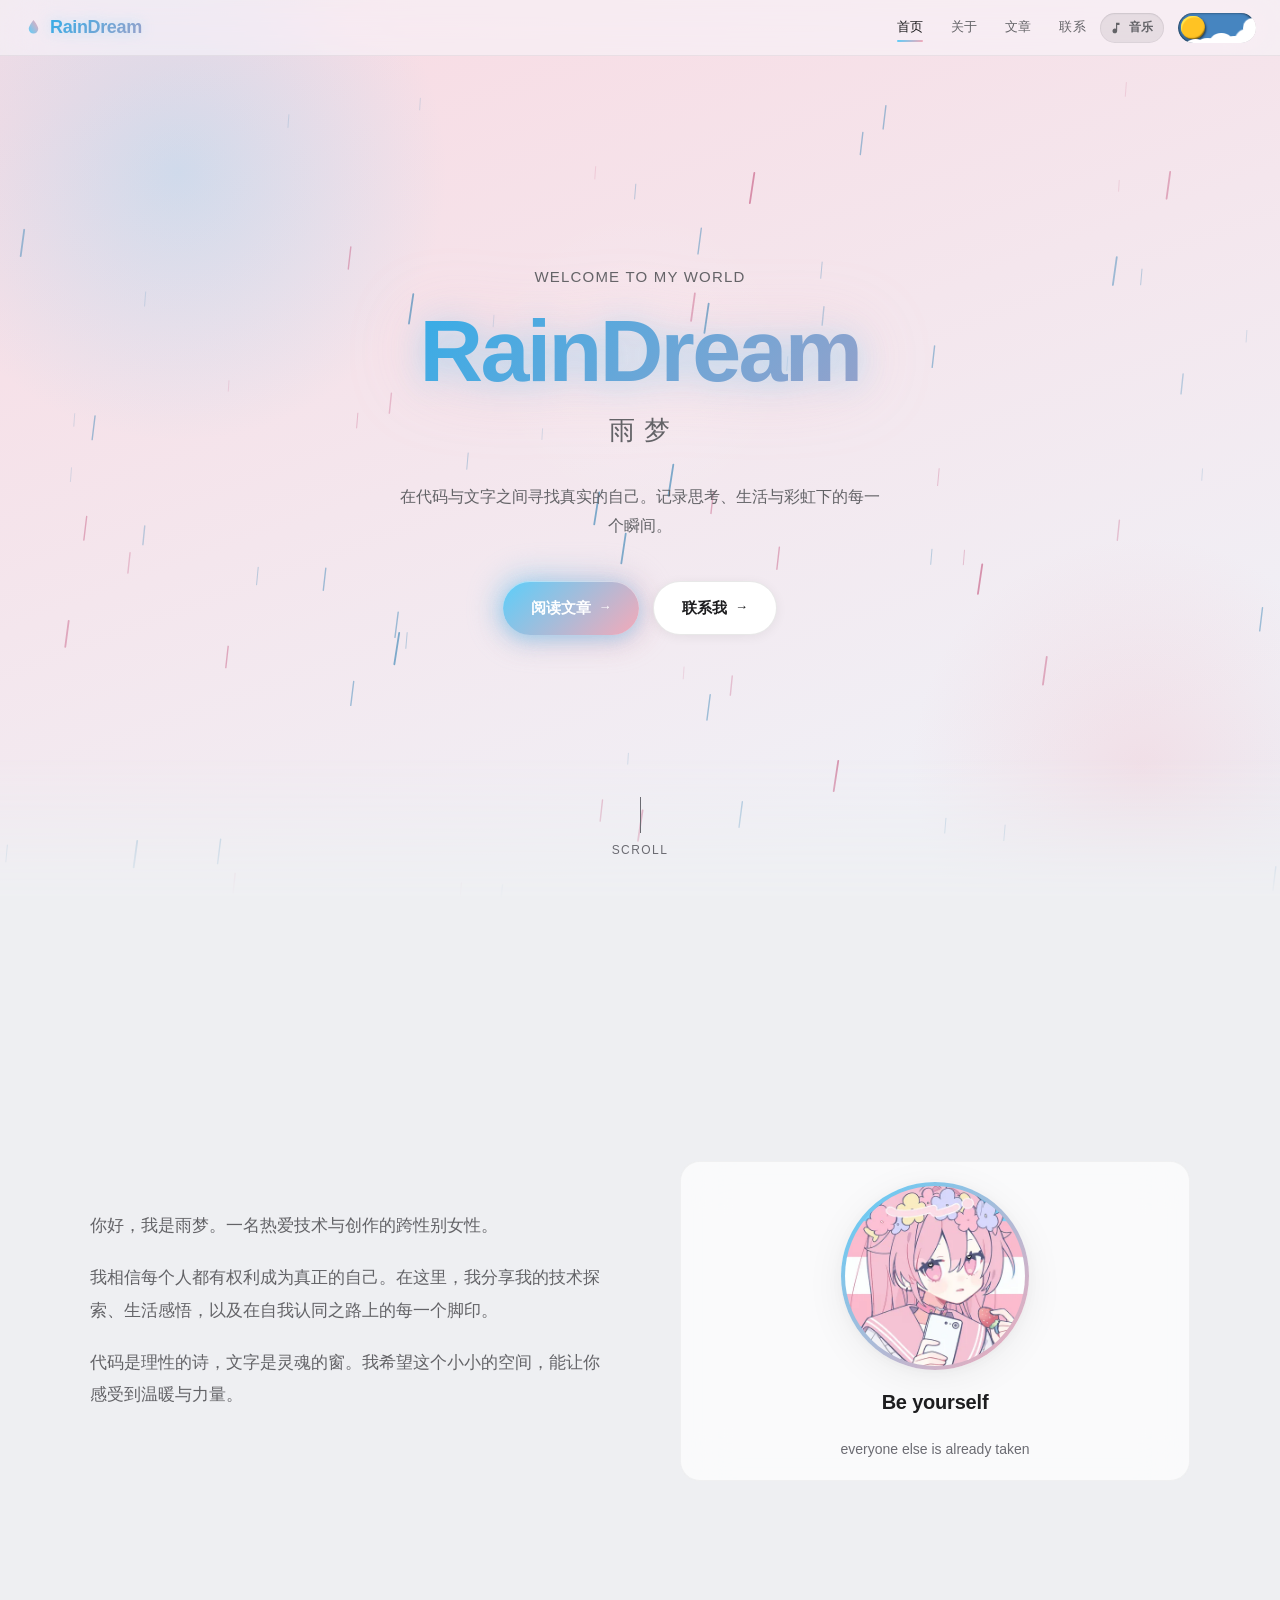
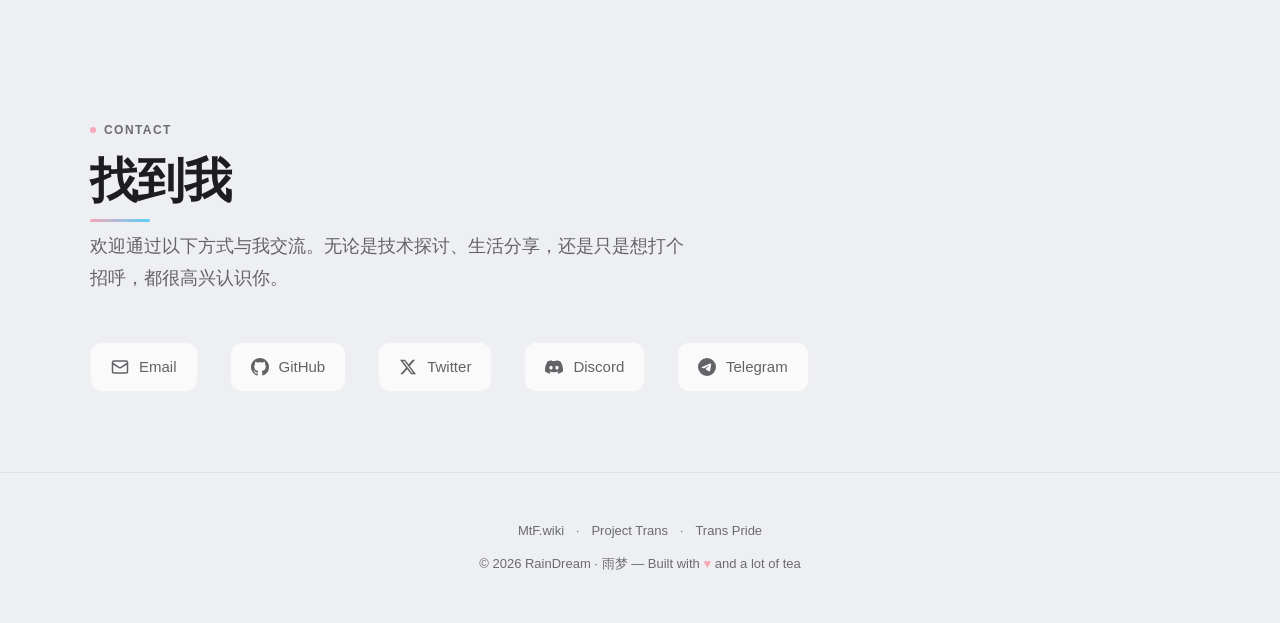
==== commit 6734fd0d: "性能优化：展开最后三处 transition:all transition:all 会让浏览器监听这个元素上所有属性的变化（包括毛玻璃、布局相关的）， 比只声明真正要动的那几个属性更费。这次把剩下三处" ====
--- a/index.html
+++ b/index.html
@@ -68,7 +68,7 @@
 .hero-sub{font-size:clamp(18px,3vw,26px);font-weight:400;color:var(--text-2);letter-spacing:0.04em;margin-bottom:32px;opacity:0;animation:fadeUp .6s .2s ease forwards}
 .hero-desc{font-size:16px;color:var(--text-2);max-width:480px;margin:0 auto 40px;line-height:1.8;opacity:0;animation:fadeUp .6s .28s ease forwards}
 .hero-actions{display:flex;gap:14px;justify-content:center;flex-wrap:wrap;opacity:0;animation:fadeUp .6s .36s ease forwards}
-.hero-btn{display:inline-flex;align-items:center;gap:8px;padding:14px 28px;border-radius:28px;font-size:15px;font-weight:600;letter-spacing:-0.01em;transition:all .35s cubic-bezier(.25,.1,.25,1);position:relative}
+.hero-btn{display:inline-flex;align-items:center;gap:8px;padding:14px 28px;border-radius:28px;font-size:15px;font-weight:600;letter-spacing:-0.01em;transition:background-color .35s cubic-bezier(.25,.1,.25,1),border-color .35s cubic-bezier(.25,.1,.25,1),color .35s cubic-bezier(.25,.1,.25,1),box-shadow .35s cubic-bezier(.25,.1,.25,1),opacity .35s cubic-bezier(.25,.1,.25,1),transform .35s cubic-bezier(.25,.1,.25,1);position:relative}
 .hero-btn--primary{background:var(--gradient-accent);color:#fff;box-shadow:0 4px 18px rgba(91,206,250,.45),0 6px 26px rgba(245,169,184,.28),inset 0 1px 0 rgba(255,255,255,.45)}
 .hero-btn--primary::before{content:'';position:absolute;top:-6px;left:-6px;right:-6px;bottom:-6px;border-radius:34px;background:var(--gradient-accent);filter:blur(15px);opacity:.5;z-index:-1;pointer-events:none;animation:btnGlow 4.6s ease-in-out infinite}
 .hero-btn--primary:hover{transform:translateY(-2px);box-shadow:0 8px 30px rgba(91,206,250,.60),0 10px 40px rgba(245,169,184,.38),inset 0 1px 0 rgba(255,255,255,.55)}
@@ -98,7 +98,7 @@
 .about-visual-sub{font-size:14px;color:var(--text-3);margin-top:4px}
 /* ===== Contact ===== */
 .contact-grid{display:flex;gap:32px;flex-wrap:wrap;margin-top:48px}
-.contact-link{display:flex;align-items:center;gap:10px;padding:12px 20px;border-radius:12px;background:var(--bg-card);backdrop-filter:blur(16px);-webkit-backdrop-filter:blur(16px);border:1px solid var(--border-card);font-size:15px;font-weight:500;color:var(--text-2);transition:all .3s ease}
+.contact-link{display:flex;align-items:center;gap:10px;padding:12px 20px;border-radius:12px;background:var(--bg-card);backdrop-filter:blur(16px);-webkit-backdrop-filter:blur(16px);border:1px solid var(--border-card);font-size:15px;font-weight:500;color:var(--text-2);transition:background-color .3s ease,border-color .3s ease,color .3s ease,box-shadow .3s ease,opacity .3s ease,transform .3s ease}
 .contact-link:hover{color:var(--text);border-color:var(--border);transform:translateY(-2px);box-shadow:var(--shadow)}
 .contact-link-icon{width:18px;height:18px;flex-shrink:0;transition:transform .45s cubic-bezier(.32,.72,0,1),color .3s ease}
 .contact-link:hover .contact-link-icon{transform:translateY(-2px) scale(1.12);color:var(--blue)}
--- a/styles.css
+++ b/styles.css
@@ -327,7 +327,7 @@
 .reveal.visible{opacity:1;transform:translateY(0)}
 
 /* ===== Back to Top ===== */
-.back-top{position:fixed;bottom:32px;right:32px;z-index:90;width:44px;height:44px;border-radius:50%;background:var(--bg-card);backdrop-filter:blur(16px);-webkit-backdrop-filter:blur(16px);border:1px solid var(--border-card);display:flex;align-items:center;justify-content:center;font-size:18px;color:var(--text-2);box-shadow:var(--shadow);transition:all .3s ease;opacity:0;pointer-events:none;transform:translateY(8px)}
+.back-top{position:fixed;bottom:32px;right:32px;z-index:90;width:44px;height:44px;border-radius:50%;background:var(--bg-card);backdrop-filter:blur(16px);-webkit-backdrop-filter:blur(16px);border:1px solid var(--border-card);display:flex;align-items:center;justify-content:center;font-size:18px;color:var(--text-2);box-shadow:var(--shadow);transition:background-color .3s ease,border-color .3s ease,color .3s ease,box-shadow .3s ease,opacity .3s ease,transform .3s ease;opacity:0;pointer-events:none;transform:translateY(8px)}
 .back-top.visible{opacity:1;pointer-events:auto;transform:translateY(0)}
 .back-top:hover{color:var(--text);transform:translateY(-2px);box-shadow:var(--shadow-lg)}
 
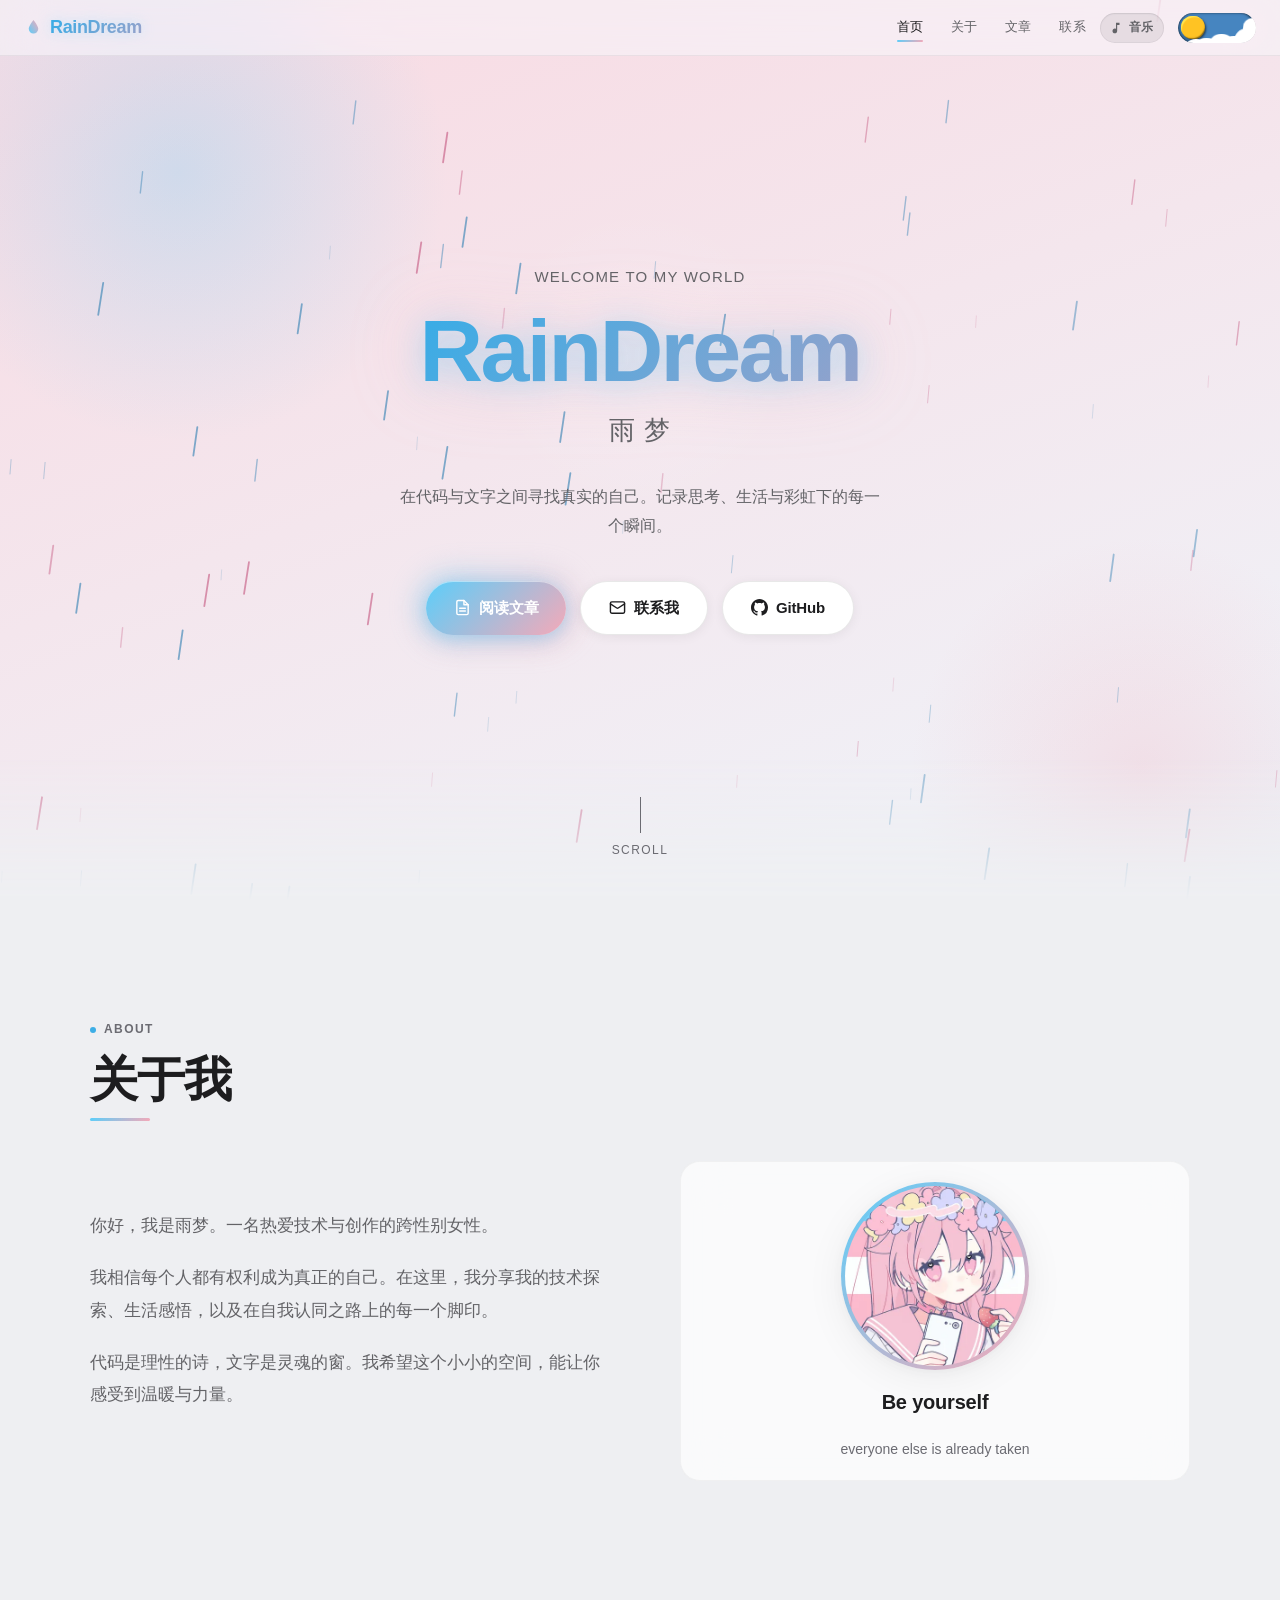
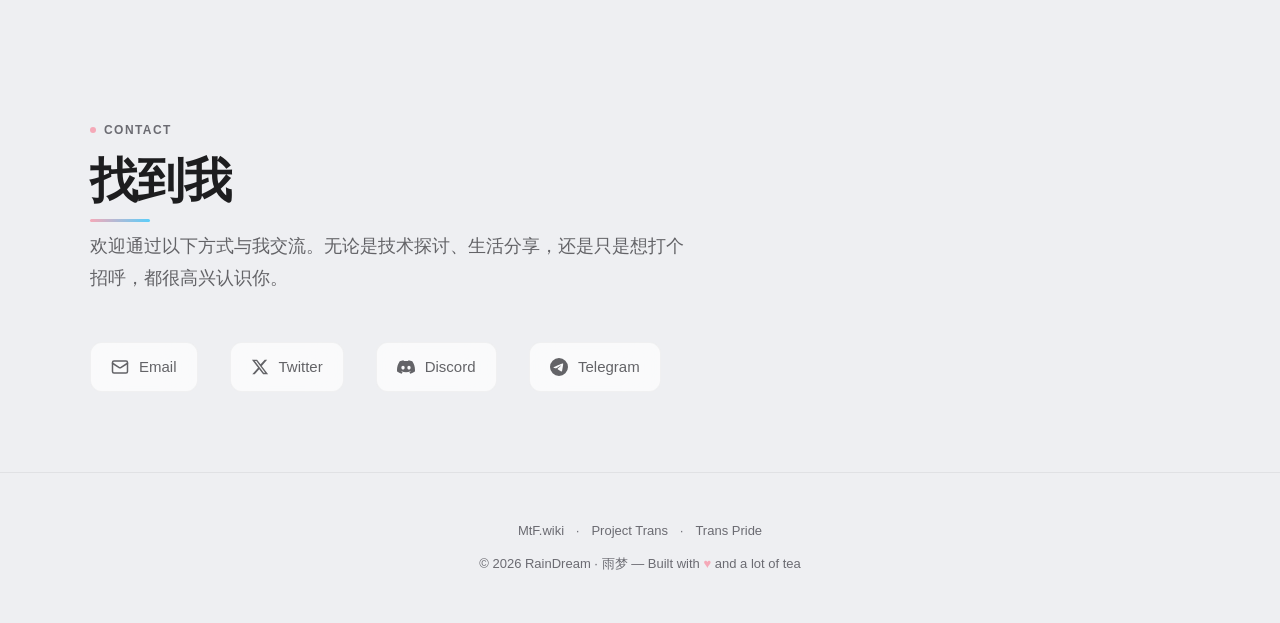
==== commit 03adddc4: "主页按钮改造：新增 GitHub（图标+名称）、去掉箭头、删掉底部找到我里的 GitHub 访客要求： 1. 首屏新增一个按钮指向新 GitHub（https://github.com/RainSno" ====
--- a/index.html
+++ b/index.html
@@ -78,8 +78,6 @@
 [data-theme="dark"] .hero-btn--secondary{background:var(--bg-card);border-color:var(--border);box-shadow:var(--shadow-sm)}
 .hero-btn--secondary:hover{transform:translateY(-2px);border-color:rgba(91,206,250,.5);box-shadow:0 8px 26px rgba(91,206,250,.24);background:var(--bg-card-solid)}
 .hero-btn--secondary:active{transform:translateY(0)}
-.hero-btn-arrow{display:inline-block;transition:transform .3s ease;font-size:13px}
-.hero-btn:hover .hero-btn-arrow{transform:translateX(3px)}
 .hero-scroll{position:absolute;bottom:40px;left:0;right:0;display:flex;flex-direction:column;align-items:center;z-index:2;opacity:0;animation:fadeUp .6s .44s ease forwards}
 .hero-scroll span{display:block;width:1px;height:36px;background:var(--text-3);margin:0 auto 8px;animation:scrollPulse 2s ease-in-out infinite}
 .hero-scroll small{font-size:12px;letter-spacing:0.12em;text-transform:uppercase;color:var(--text-3)}
@@ -208,12 +206,15 @@
 <p class="hero-sub">雨 梦</p>
 <p class="hero-desc">在代码与文字之间寻找真实的自己。记录思考、生活与彩虹下的每一个瞬间。</p>
 <div class="hero-actions">
-<a href="blog.html" class="hero-btn hero-btn--primary">
-阅读文章<span class="hero-btn-arrow">→</span>
-</a>
-<a href="#contact" class="hero-btn hero-btn--secondary">
-联系我<span class="hero-btn-arrow">→</span>
-</a>
+  <a href="blog.html" class="hero-btn hero-btn--primary">
+    <svg width="17" height="17" viewBox="0 0 24 24" fill="none" stroke="currentColor" stroke-width="2" stroke-linecap="round" stroke-linejoin="round" aria-hidden="true"><path d="M14 2H6a2 2 0 0 0-2 2v16a2 2 0 0 0 2 2h12a2 2 0 0 0 2-2V8z"/><path d="M14 2v6h6"/><path d="M16 13H8"/><path d="M16 17H8"/></svg>阅读文章
+  </a>
+  <a href="#contact" class="hero-btn hero-btn--secondary">
+    <svg width="17" height="17" viewBox="0 0 24 24" fill="none" stroke="currentColor" stroke-width="2" stroke-linecap="round" stroke-linejoin="round" aria-hidden="true"><rect x="2" y="4" width="20" height="16" rx="2"/><path d="m22 7-8.97 5.7a1.94 1.94 0 0 1-2.06 0L2 7"/></svg>联系我
+  </a>
+  <a href="https://github.com/RainSnowDream" target="_blank" rel="noopener" class="hero-btn hero-btn--secondary">
+    <svg width="17" height="17" viewBox="0 0 24 24" fill="currentColor" aria-hidden="true"><path d="M12 0C5.37 0 0 5.37 0 12c0 5.31 3.435 9.795 8.205 11.385.6.105.825-.255.825-.57 0-.285-.015-1.23-.015-2.235-3.015.555-3.795-.735-4.035-1.41-.135-.345-.72-1.41-1.23-1.695-.42-.225-1.02-.78-.015-.795.945-.015 1.62.87 1.845 1.23 1.08 1.815 2.805 1.305 3.495.99.105-.78.42-1.305.765-1.605-2.67-.3-5.46-1.335-5.46-5.925 0-1.305.465-2.385 1.23-3.225-.12-.3-.54-1.53.12-3.18 0 0 1.005-.315 3.3 1.23.96-.27 1.98-.405 3-.405s2.04.135 3 .405c2.295-1.56 3.3-1.23 3.3-1.23.66 1.65.24 2.88.12 3.18.765.84 1.23 1.905 1.23 3.225 0 4.605-2.805 5.625-5.475 5.925.435.375.81 1.095.81 2.22 0 1.605-.015 2.895-.015 3.3 0 .315.225.69.825.57A12.02 12.02 0 0 0 24 12c0-6.63-5.37-12-12-12Z"/></svg>GitHub
+  </a>
 </div>
 </div>
 <div class="hero-scroll">
@@ -251,9 +252,6 @@
 <div class="contact-grid reveal">
 <a href="mailto:yuxuerumeng@outlook.com" class="contact-link">
 <svg class="contact-link-icon" width="18" height="18" viewBox="0 0 24 24" fill="none" stroke="currentColor" stroke-width="2" stroke-linecap="round" stroke-linejoin="round" aria-hidden="true"><rect x="2" y="4" width="20" height="16" rx="2"/><path d="m22 7-8.97 5.7a1.94 1.94 0 0 1-2.06 0L2 7"/></svg> Email
-</a>
-<a href="https://github.com/yuxuerumeng" target="_blank" rel="noopener" class="contact-link">
-<svg class="contact-link-icon" width="18" height="18" viewBox="0 0 24 24" fill="currentColor" aria-hidden="true"><path d="M12 0C5.37 0 0 5.37 0 12c0 5.31 3.435 9.795 8.205 11.385.6.105.825-.255.825-.57 0-.285-.015-1.23-.015-2.235-3.015.555-3.795-.735-4.035-1.41-.135-.345-.72-1.41-1.23-1.695-.42-.225-1.02-.78-.015-.795.945-.015 1.62.87 1.845 1.23 1.08 1.815 2.805 1.305 3.495.99.105-.78.42-1.305.765-1.605-2.67-.3-5.46-1.335-5.46-5.925 0-1.305.465-2.385 1.23-3.225-.12-.3-.54-1.53.12-3.18 0 0 1.005-.315 3.3 1.23.96-.27 1.98-.405 3-.405s2.04.135 3 .405c2.295-1.56 3.3-1.23 3.3-1.23.66 1.65.24 2.88.12 3.18.765.84 1.23 1.905 1.23 3.225 0 4.605-2.805 5.625-5.475 5.925.435.375.81 1.095.81 2.22 0 1.605-.015 2.895-.015 3.3 0 .315.225.69.825.57A12.02 12.02 0 0 0 24 12c0-6.63-5.37-12-12-12Z"/></svg> GitHub
 </a>
 <a href="https://x.com/ReverieNya" target="_blank" rel="noopener" class="contact-link">
 <svg class="contact-link-icon" width="18" height="18" viewBox="0 0 24 24" fill="currentColor" aria-hidden="true"><path d="M18.244 2.25h3.308l-7.227 8.26 8.502 11.24H16.17l-5.214-6.817L4.99 21.75H1.68l7.73-8.835L1.254 2.25H8.08l4.713 6.231zm-1.161 17.52h1.833L7.084 4.126H5.117z"/></svg> Twitter
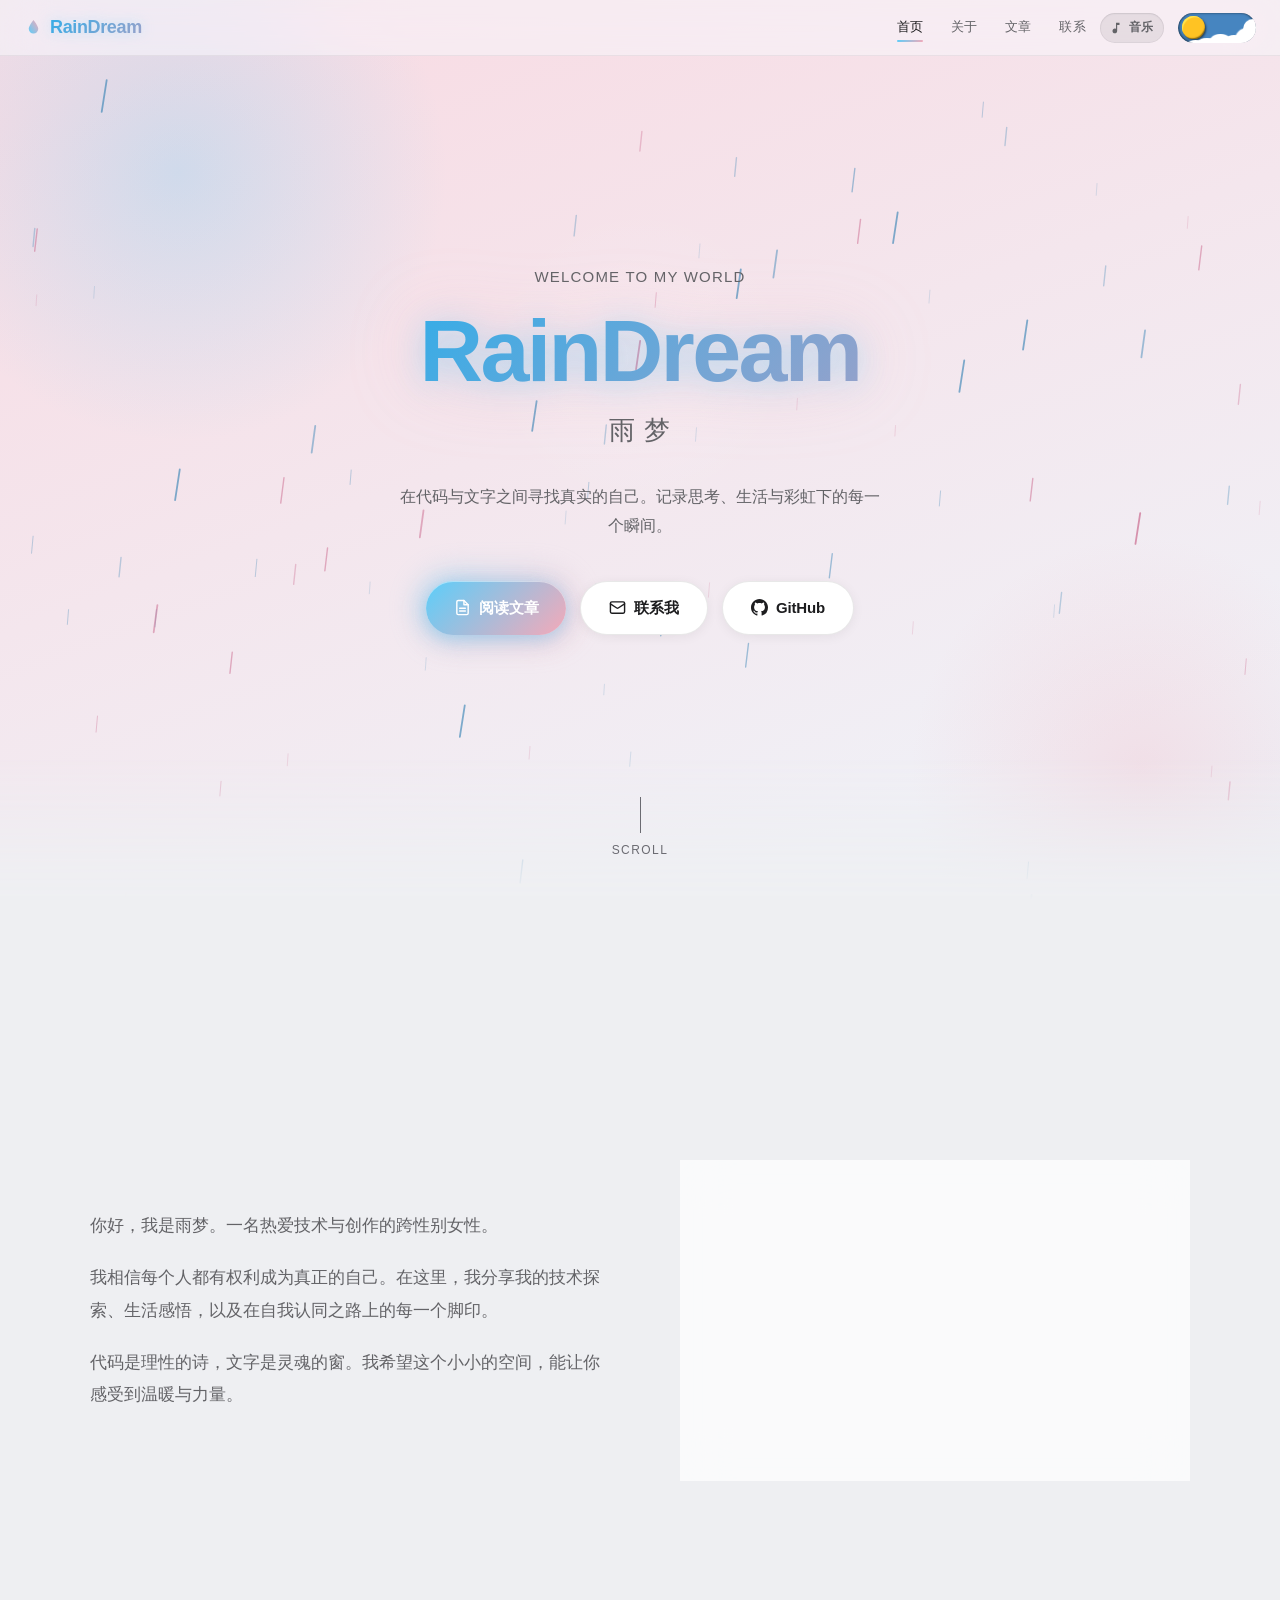
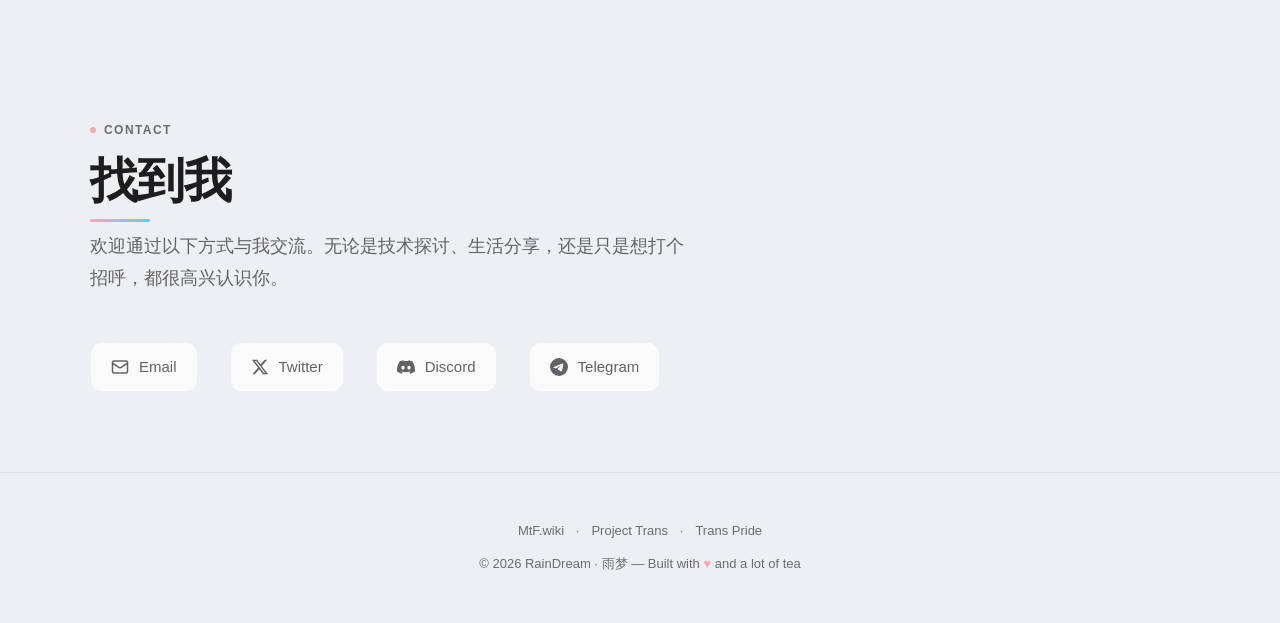
==== commit 0f31f50d: "首屏：窄屏/矮屏时隐藏底部 SCROLL 提示（它原本会压到按钮上） 访客反馈：主页的 SCROLL 与上面那条竖线，在某些设备上会和按钮等元素重合。 原因：.hero-scroll 是 absolu" ====
--- a/index.html
+++ b/index.html
@@ -80,6 +80,13 @@
 .hero-btn--secondary:active{transform:translateY(0)}
 .hero-scroll{position:absolute;bottom:40px;left:0;right:0;display:flex;flex-direction:column;align-items:center;z-index:2;opacity:0;animation:fadeUp .6s .44s ease forwards}
 .hero-scroll span{display:block;width:1px;height:36px;background:var(--text-3);margin:0 auto 8px;animation:scrollPulse 2s ease-in-out infinite}
+
+/* ★ 屏幕不够高、或很窄（首屏文字换行更多）时，底部这个 SCROLL 提示
+   （absolute + bottom:40px）会压到按钮等元素上。它只是装饰性提示，
+   重合却是实打实的观感问题 —— 这两种情况下直接不显示它。 */
+@media (max-height:780px), (max-width:560px){
+  .hero-scroll{display:none}
+}
 .hero-scroll small{font-size:12px;letter-spacing:0.12em;text-transform:uppercase;color:var(--text-3)}
 /* ===== 联系区专属修饰 ===== */
 #contact .section-label::before{background:var(--pink)}
@@ -507,4 +514,4 @@
 })();
 </script>
 </body>
-</html>+</html>
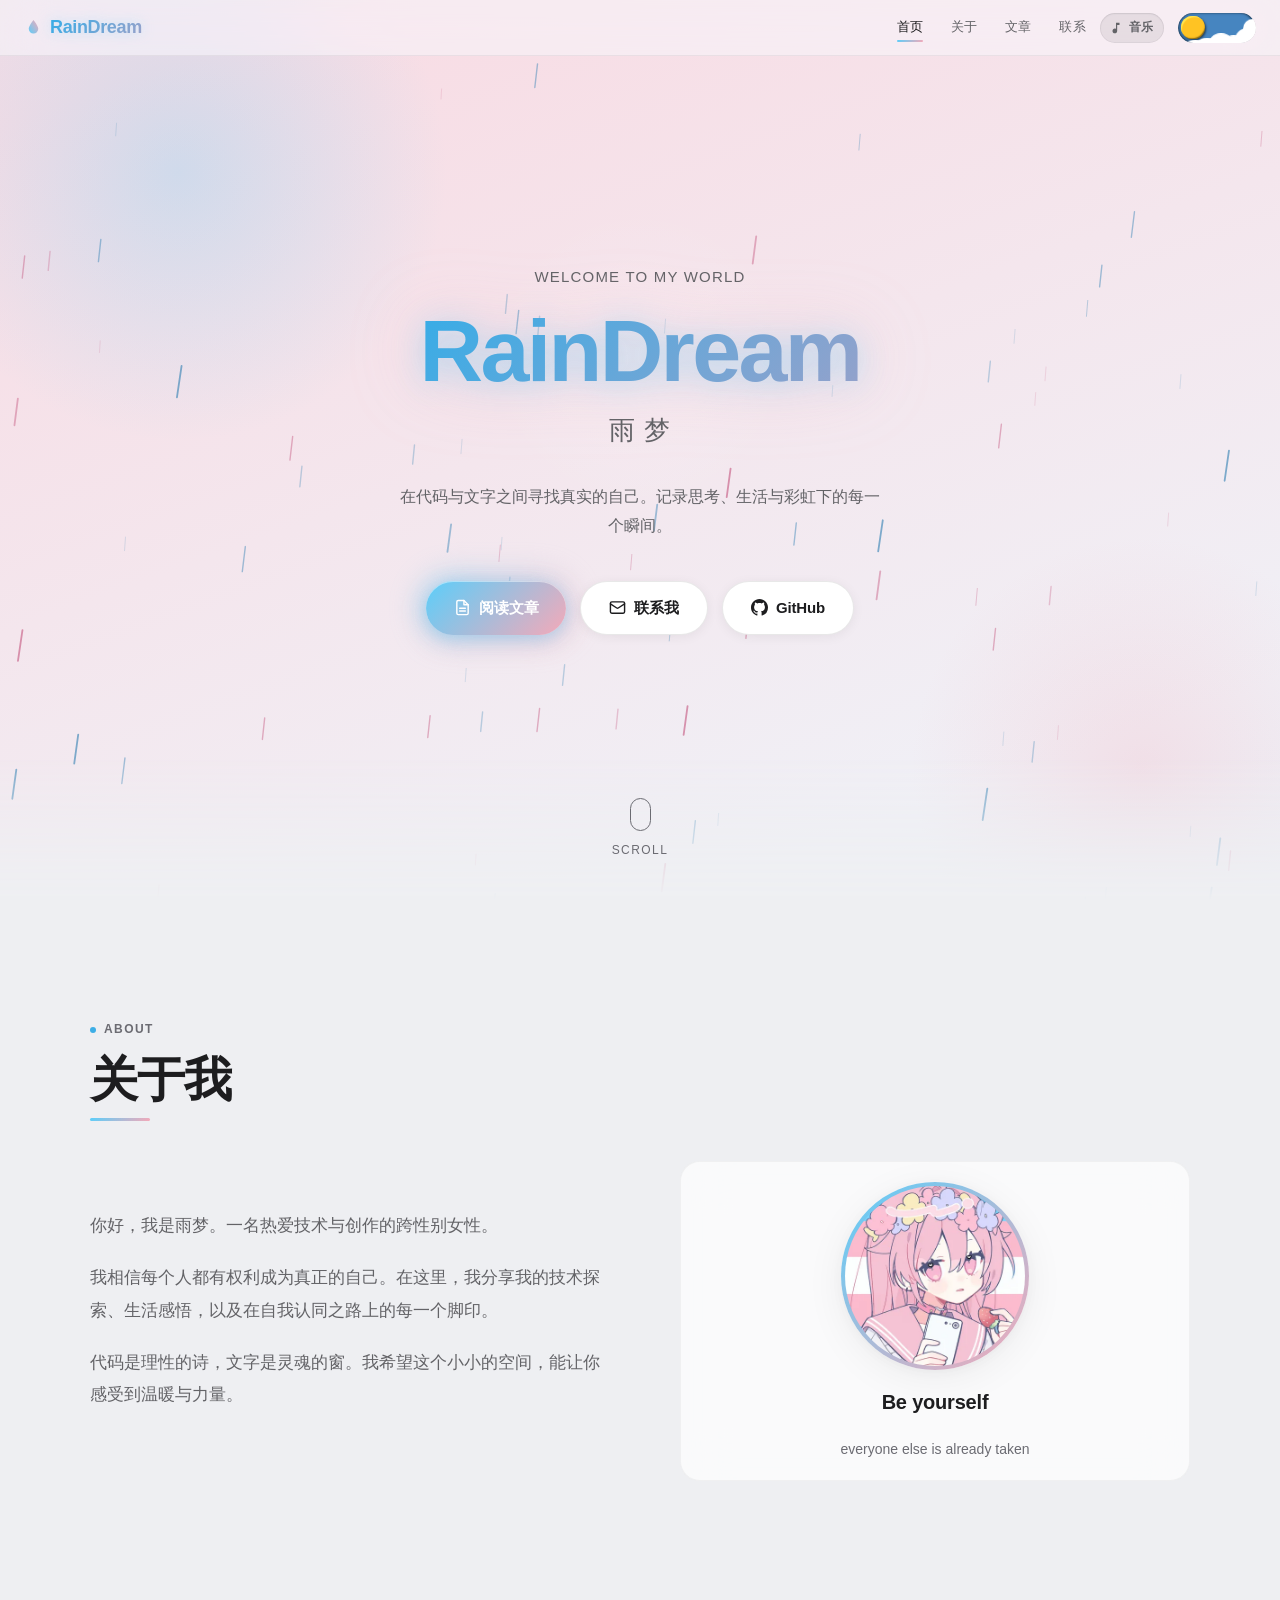
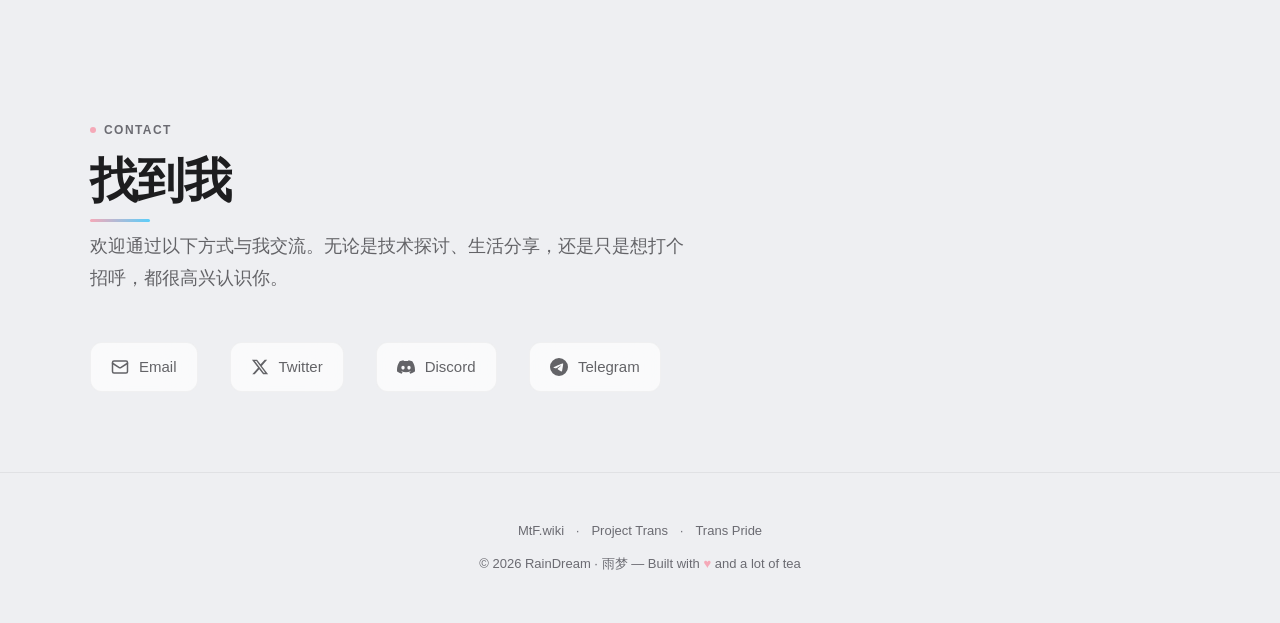
==== commit 672b401a: "首屏改为主流的「往下滑」提示：鼠标外框 + 滚轮小点循环下滑 访客要求换一种提示方式，参考主流做法。主流有这么几种： ① 鼠标图标 + 滚轮点下滑（最通行，辨识度最高、最矮）；② 箭头上下弹跳；③ 圆" ====
--- a/index.html
+++ b/index.html
@@ -79,7 +79,13 @@
 .hero-btn--secondary:hover{transform:translateY(-2px);border-color:rgba(91,206,250,.5);box-shadow:0 8px 26px rgba(91,206,250,.24);background:var(--bg-card-solid)}
 .hero-btn--secondary:active{transform:translateY(0)}
 .hero-scroll{position:absolute;bottom:40px;left:0;right:0;display:flex;flex-direction:column;align-items:center;z-index:2;opacity:0;animation:fadeUp .6s .44s ease forwards}
-.hero-scroll span{display:block;width:1px;height:36px;background:var(--text-3);margin:0 auto 8px;animation:scrollPulse 2s ease-in-out infinite}
+/* ★ 往下滑提示（主流做法）：鼠标外框 + 滚轮小点循环下滑。
+   比原来的「1px 竖线 + SCROLL」更直观，而且更矮，不容易压到按钮。 */
+.hero-scroll span{position:relative;display:block;width:21px;height:33px;margin:0 auto 10px;
+  border:1.5px solid var(--text-3);border-radius:12px;background:none;animation:none}
+.hero-scroll span::after{content:';position:absolute;left:50%;top:7px;width:3px;height:6px;margin-left:-1.5px;
+  border-radius:2px;background:var(--text-3);animation:mouseWheel 1.6s ease-in-out infinite}
+@keyframes mouseWheel{0%{opacity:0;transform:translateY(0)}30%{opacity:1}70%{opacity:1;transform:translateY(9px)}100%{opacity:0;transform:translateY(11px)}}
 
 /* ★ 屏幕不够高、或很窄（首屏文字换行更多）时，底部这个 SCROLL 提示
    （absolute + bottom:40px）会压到按钮等元素上。它只是装饰性提示，
@@ -109,7 +115,6 @@
 .contact-link:hover .contact-link-icon{transform:translateY(-2px) scale(1.12);color:var(--blue)}
 /* ===== 动画（首页专属） ===== */
 @keyframes fadeUp{from{opacity:0;transform:translateY(24px)}to{opacity:1;transform:translateY(0)}}
-@keyframes scrollPulse{0%,100%{opacity:.3;transform:scaleY(1)}50%{opacity:1;transform:scaleY(1.4)}}
 @keyframes heroFlow{0%{transform:translate(33.3333%,0%)}20%{transform:translate(-20%,20%)}40%{transform:translate(6.6667%,-26.6667%)}60%{transform:translate(-33.3333%,13.3333%)}80%{transform:translate(20%,-20%)}100%{transform:translate(33.3333%,0%)}}
 @keyframes floatBlue{0%{transform:translate(0,0) scale(1)}18%{transform:translate(50px,-30px) scale(1.1)}36%{transform:translate(-25px,40px) scale(0.92)}54%{transform:translate(-45px,-20px) scale(1.05)}72%{transform:translate(20px,35px) scale(0.95)}90%{transform:translate(35px,-45px) scale(1.07)}100%{transform:translate(0,0) scale(1)}}
 @keyframes floatPink{0%{transform:translate(0,0) scale(1)}16%{transform:translate(-40px,-35px) scale(1.08)}32%{transform:translate(30px,30px) scale(0.9)}48%{transform:translate(45px,-25px) scale(1.06)}64%{transform:translate(-20px,45px) scale(0.94)}80%{transform:translate(-35px,-40px) scale(1.04)}100%{transform:translate(0,0) scale(1)}}
@@ -124,6 +129,7 @@
 .hero-bg{transform:translate(33.3333%,33.3333%) !important}
 /* 之前漏掉的两处：预加载层的 5 个动画，以及首屏那个一直脉冲的向下箭头 */
 .hero-scroll span{animation:none !important}
+.hero-scroll span::after{animation:none !important}
 }
 /* ===== 首屏进场前隐藏导航与 Hero（由预加载控制） ===== */
 html.js:not(.app-ready) .nav,
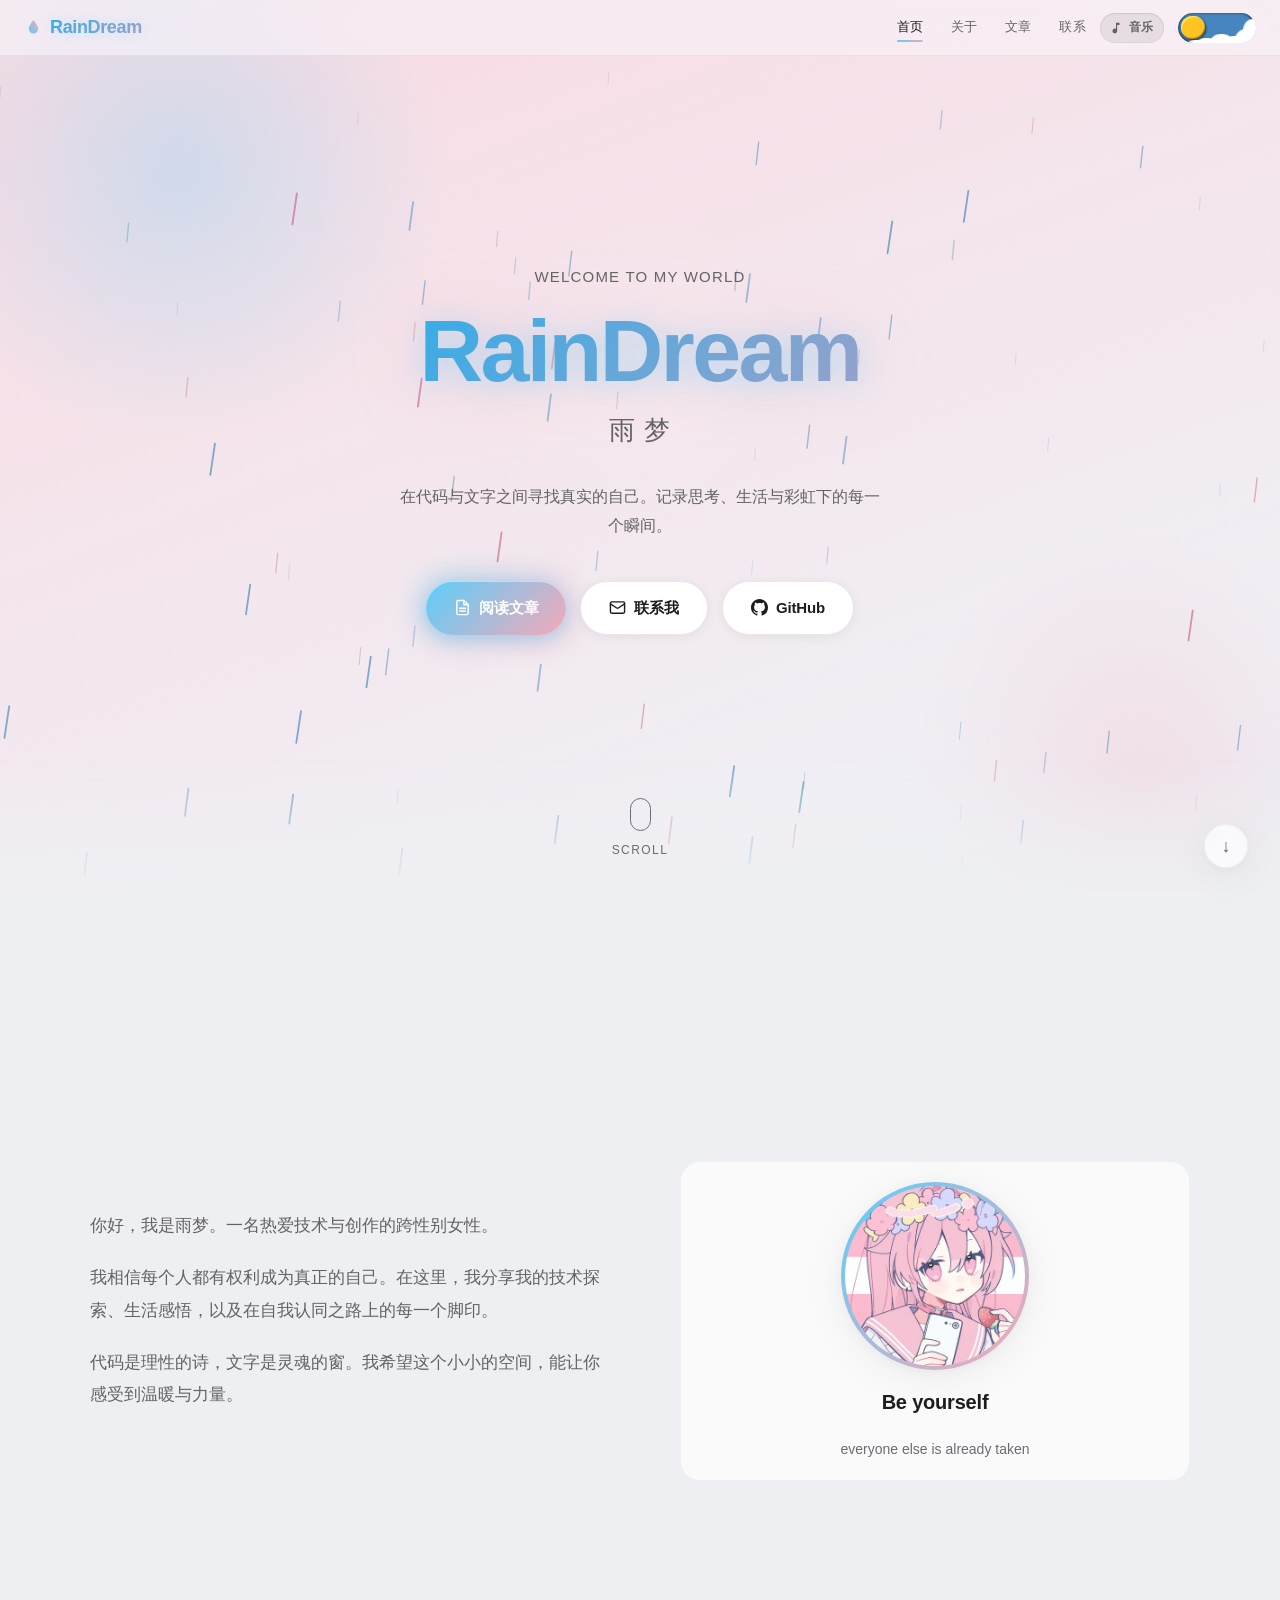
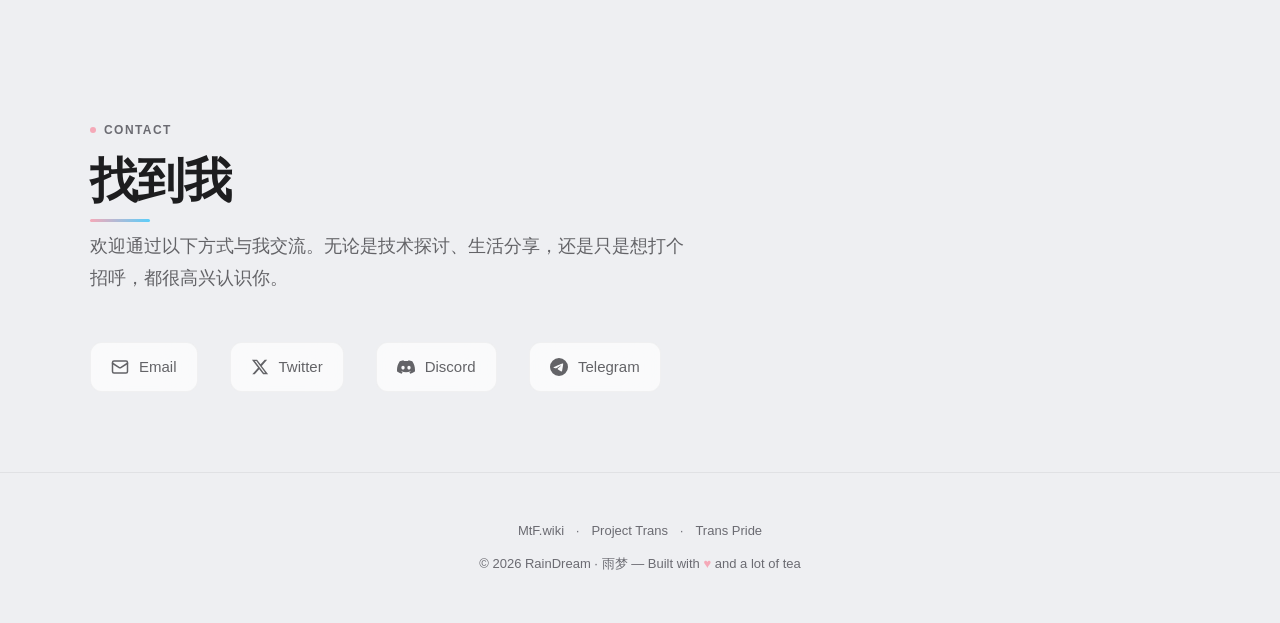
==== commit 3b7fd5d0: "新增「滑到最下面」按钮（照抄右下角「返回顶部」那套） 访客要求：不要首屏那个往下滑的提示，改成在右下角照「返回顶部」再做一个「到最下面」按钮 —— 既当往下滑的提示，又有真功能（一键到底）。 - in" ====
--- a/index.html
+++ b/index.html
@@ -291,6 +291,7 @@
 </footer>
 <!-- Back to Top -->
 <button class="back-top" id="backTop" aria-label="返回顶部">↑</button>
+<button class="back-top back-top--down" id="backBottom" aria-label="滑到最下面">↓</button>
 <script src="theme-button.js"></script>
   <script src="common.js"></script>
 <script>
--- a/styles.css
+++ b/styles.css
@@ -327,6 +327,11 @@
 .reveal.visible{opacity:1;transform:translateY(0)}
 
 /* ===== Back to Top ===== */
+/* ★ 「滑到最下面」按钮：和「返回顶部」同款，只是叠在它上方一格、箭头朝下。 */
+.back-top--down{bottom:88px}
+@media (max-width:480px){.back-top--down{bottom:76px}}
+.back-top--down:hover{transform:translateY(2px)}      /* 箭头朝下：悬停往下让一点，方向感一致 */
+
 .back-top{position:fixed;bottom:32px;right:32px;z-index:90;width:44px;height:44px;border-radius:50%;background:var(--bg-card);backdrop-filter:blur(16px);-webkit-backdrop-filter:blur(16px);border:1px solid var(--border-card);display:flex;align-items:center;justify-content:center;font-size:18px;color:var(--text-2);box-shadow:var(--shadow);transition:background-color .3s ease,border-color .3s ease,color .3s ease,box-shadow .3s ease,opacity .3s ease,transform .3s ease;opacity:0;pointer-events:none;transform:translateY(8px)}
 .back-top.visible{opacity:1;pointer-events:auto;transform:translateY(0)}
 .back-top:hover{color:var(--text);transform:translateY(-2px);box-shadow:var(--shadow-lg)}
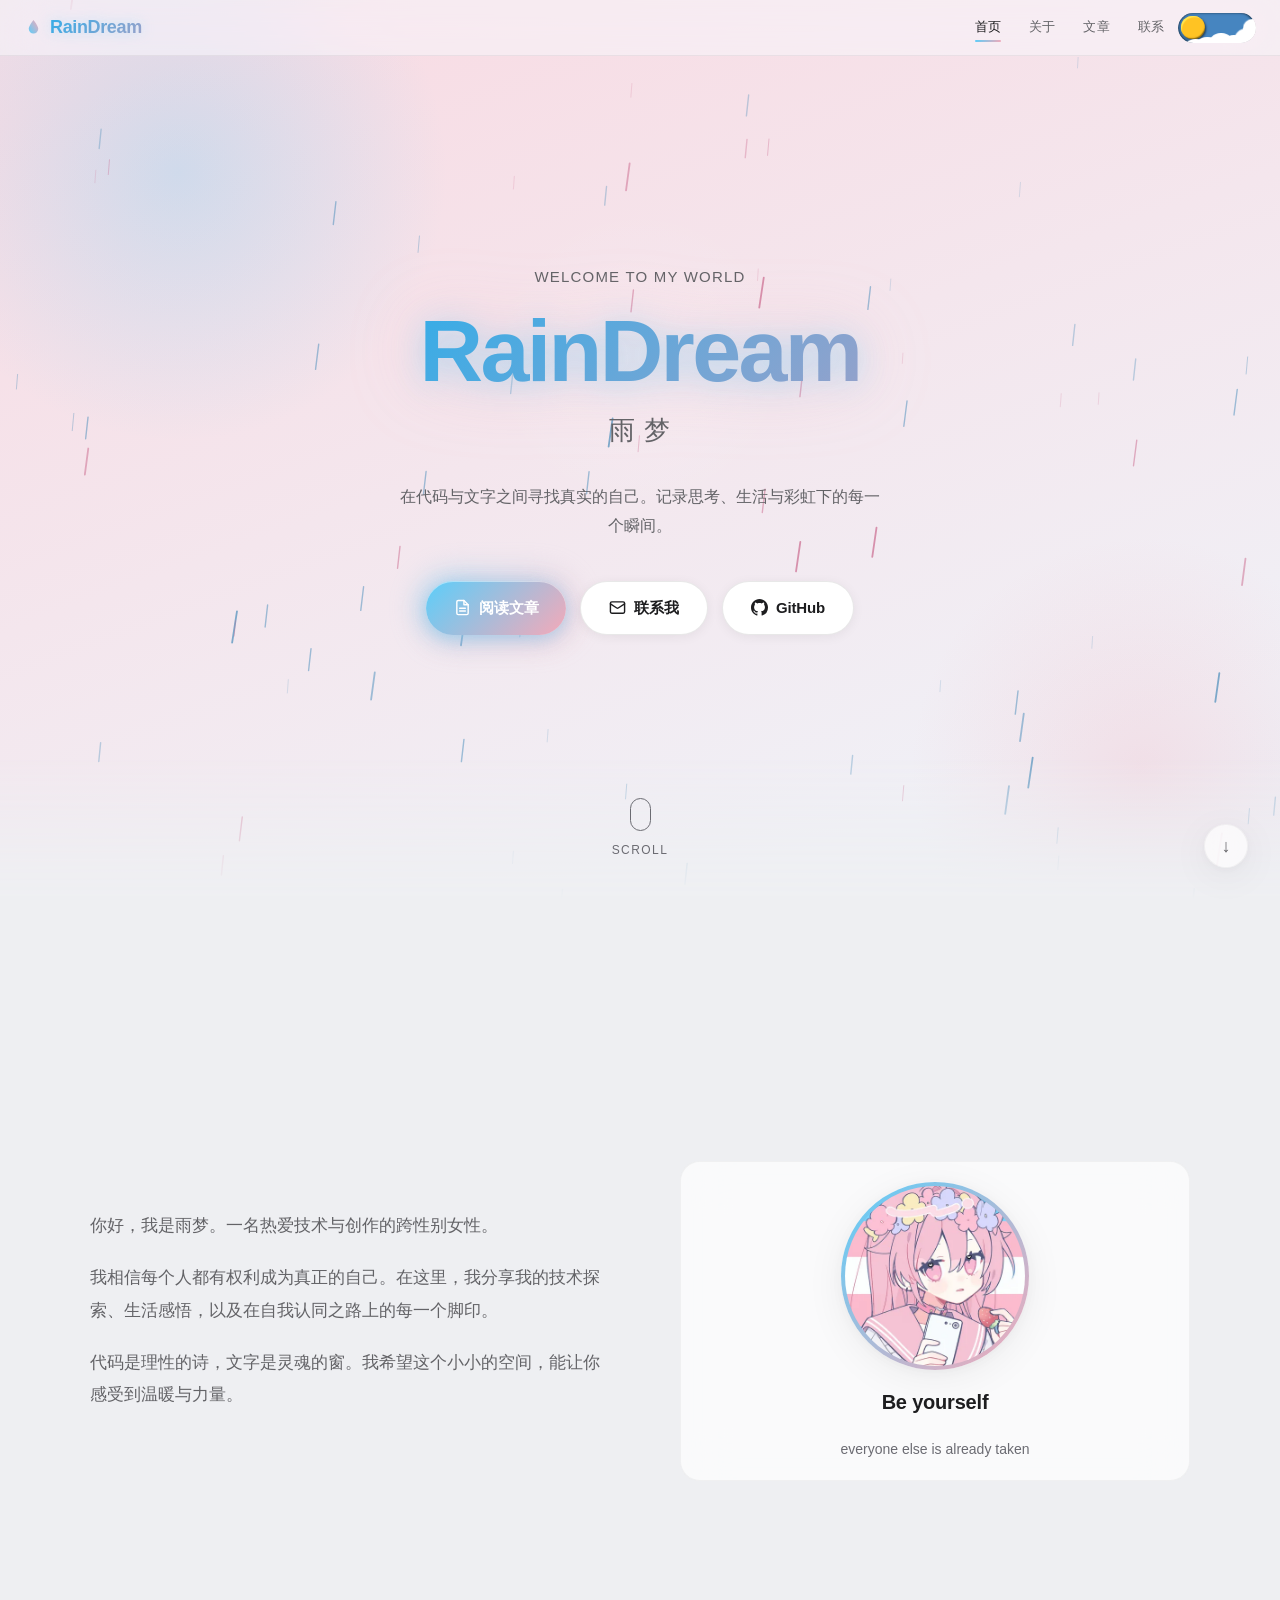
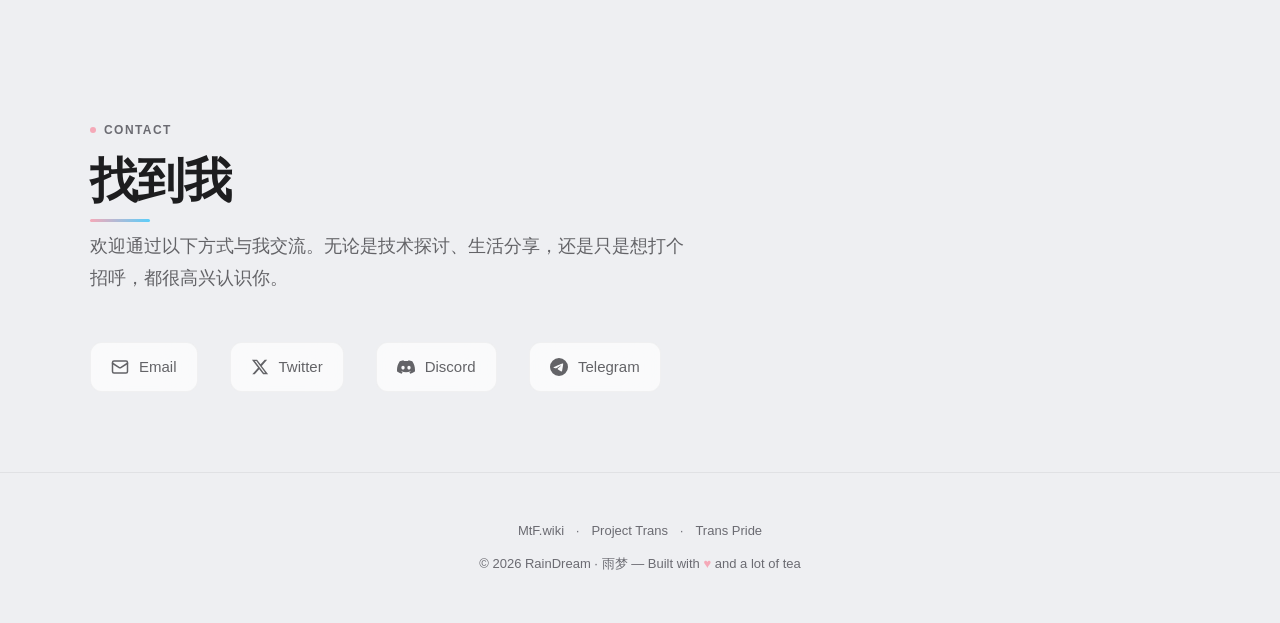
==== commit abcfda84: "删除背景音乐播放器（代码 / 音频文件 / Worker / 配置一并清除） 主人要求：音乐播放器整个不要了，删干净、无残留。  删除内容 - common.js 1899 → 299 行：整个玩家子" ====
--- a/index.html
+++ b/index.html
@@ -199,12 +199,9 @@
 <a href="blog.html">文章</a>
 <a href="#contact">联系</a>
 </div>
-<button class="nav-bgm" id="bgmToggle" type="button" aria-label="音乐" aria-expanded="false" aria-haspopup="dialog" title="音乐" hidden><svg class="nav-bgm-icon" width="14" height="14" viewBox="0 0 24 24" fill="currentColor" aria-hidden="true"><path d="M12 3v10.55c-.59-.34-1.27-.55-2-.55-2.21 0-4 1.79-4 4s1.79 4 4 4 4-1.79 4-4V7h4V3h-6z"/></svg><span class="nav-bgm-text">音乐</span></button>
       <theme-button class="theme-toggle" id="themeToggle" size="1.3" role="switch" tabindex="0" aria-label="切换深浅色模式" aria-checked="false"></theme-button>
 </div>
 </nav>
-<!-- 背景音乐：歌单与歌名在 audio/playlist.json 里；这里的 src 只是读不到歌单时的兜底 -->
-<audio id="bgm" src="audio/one-last-kiss.mp3" preload="none"></audio>
 <main id="main">
 <!-- Hero -->
 <section class="hero" id="hero">
--- a/styles.css
+++ b/styles.css
@@ -120,189 +120,6 @@
 .theme-toggle:focus-visible{outline:none;box-shadow:0 0 0 3px var(--blue-soft)}
 [data-theme="dark"] .theme-toggle{background:rgba(120,120,128,0.22);box-shadow:inset 0 1px 2px rgba(0,0,0,.45),inset 0 0 0 1px rgba(255,255,255,.06)}
 
-/* ===== 背景音乐：导航栏按钮 + 浮窗播放器 ===== */
-.nav-bgm{position:relative;height:30px;flex:0 0 auto;display:inline-flex;align-items:center;gap:6px;padding:0 11px 0 9px;border-radius:999px;white-space:nowrap;background:rgba(120,120,128,0.14);color:var(--text-2);box-shadow:inset 0 1px 2px rgba(0,0,0,.07),inset 0 0 0 1px rgba(0,0,0,.045);transition:background .3s ease,color .3s ease,box-shadow .3s ease,opacity .3s ease,transform .3s var(--nav-in-ease)}
-.nav-bgm:hover{background:rgba(120,120,128,0.22);color:var(--text)}
-.nav-bgm:focus-visible{outline:none;box-shadow:inset 0 1px 2px rgba(0,0,0,.07),inset 0 0 0 1px rgba(0,0,0,.045),0 0 0 3px var(--blue-soft)}
-/* 音乐按钮是「歌单读出来之后」才从 hidden 变成显示的。
-   现代做法：用 @starting-style 给它一个入场起点 —— 从 display:none 变显示时会自然淡入 + 轻微上浮，
-   而不是「啪」地一下冒出来。不支持的浏览器就直接出现，功能不受影响。 */
-/* 音乐按钮是歌单读出来之后才出现的，由 common.js 加 .is-entering 给一个起始态、下一帧移除 →
-   就和其他控件一样淡入上浮（display 是离散属性，@starting-style 支持面窄，所以用类来触发）。 */
-.nav-bgm.is-entering{opacity:0;transform:translateY(-4px) scale(.96)}
-[data-theme="dark"] .nav-bgm{background:rgba(120,120,128,0.22);box-shadow:inset 0 1px 2px rgba(0,0,0,.45),inset 0 0 0 1px rgba(255,255,255,.06)}
-.nav-bgm.is-playing{color:var(--blue)}
-/* 图标与文字都不许被压扁 —— flex:0 0 auto 加 nowrap。
-   少了这两个，窄屏上文字会被挤成一个字一行（竖向），还会溢出导航栏。 */
-.nav-bgm .nav-bgm-icon{display:block;width:14px;height:14px;flex:0 0 auto}
-.nav-bgm .nav-bgm-text{font-size:12px;font-weight:600;letter-spacing:.01em;flex:0 0 auto;white-space:nowrap}
-/* 一首歌都取不到时按钮会被 JS 隐藏，避免出现一个点了没反应的按钮 */
-.nav-bgm[hidden]{display:none}
-/* 两个 <audio> 都不显示，但保留在布局里（不用 display:none）：
-   display:none 的媒体元素在部分浏览器里不一定会主动预加载。 */
-#bgm,#bgmNext{position:absolute;width:1px;height:1px;opacity:0;pointer-events:none;overflow:hidden}
-@media(max-width:640px){.nav-bgm{gap:5px;padding:0 9px 0 8px}.nav-bgm .nav-bgm-text{font-size:11px}}
-@media(max-width:400px){.nav-bgm{width:30px;height:30px;padding:0;justify-content:center}.nav-bgm .nav-bgm-text{display:none}}
-
-/* ----- 浮窗播放器 ----- */
-.bgm-panel{position:fixed;top:66px;right:24px;z-index:120;width:min(322px,calc(100vw - 32px));padding:16px 16px 14px;border-radius:20px;background:var(--nav-solid);border:1px solid var(--nav-border);box-shadow:var(--shadow-lg);opacity:0;transform:translateY(-10px) scale(.98);pointer-events:none;transition:opacity .22s ease,transform .22s ease}
-.bgm-panel.open{opacity:1;transform:none;pointer-events:auto}
-.bgm-head{display:flex;align-items:center;gap:8px;margin-bottom:10px}
-.bgm-title{font-size:13px;font-weight:700;color:var(--text);letter-spacing:.02em}
-.bgm-close{width:30px;height:30px;display:inline-flex;align-items:center;justify-content:center;flex:0 0 auto;border-radius:9px;color:var(--text-2);transition:background .25s ease,color .25s ease}
-.bgm-close:hover{background:var(--tag-bg);color:var(--text)}
-.bgm-close:focus-visible{outline:none;box-shadow:0 0 0 3px var(--blue-soft)}
-.bgm-now{margin:0 0 14px;font-size:13px;line-height:1.5;color:var(--text-2);min-height:20px;overflow:hidden}
-.bgm-now b{color:var(--text);font-weight:600}
-/* 长歌名滚动：JS 量出溢出多少，把位移写进 --bgm-shift；放得下就不加这个类，静止显示 */
-.bgm-now-text{display:inline-block;white-space:nowrap}
-.bgm-now-artist{white-space:nowrap}
-.bgm-now.is-scrolling .bgm-now-text{animation:bgm-marquee var(--bgm-dur,8s) linear infinite}
-@keyframes bgm-marquee{
-0%,10%{transform:translateX(0)}
-55%,65%{transform:translateX(var(--bgm-shift,-40px))}
-100%{transform:translateX(0)}
-}
-/* 播放控件：主按钮居中，两侧稍小；间隔拉开，手指不容易点错 */
-.bgm-controls{display:flex;align-items:center;justify-content:center;gap:18px;margin:0 0 14px}
-/* 进度条（加粗版，位于播放控件【下面】）：左时间 / 中间可拖滑块 / 右总时长。
-   已播部分靠 --bgm-fill（由 JS 写入百分比）用渐变切分颜色，
-   和音量条共用同一套 range 外观写法（隐藏系统样式、自己画轨道与圆点）。
-   touch-action:none 让手指在滑块上左右拖时不会把面板上下滚走。 */
-.bgm-seek{display:flex;align-items:center;gap:10px;margin:0 2px 14px}
-.bgm-seek[hidden]{display:none}
-.bgm-time{flex:0 0 auto;min-width:34px;font-size:11px;font-variant-numeric:tabular-nums;color:var(--text-2);opacity:.75}
-.bgm-time-now{text-align:right}
-.bgm-time-all{text-align:left}
-/* 现代进度条：轨道画在轨道伪元素上、做成圆角胶囊；input 元素本身【完全透明】。
-   ⚠️ 这里踩过一个坑：之前把渐变画在 input 元素上，却没给轨道伪元素写样式，
-   于是浏览器拿它自己的默认轨道（浅色的一条）垫在下面 —— 看起来就是「后面有白块」。
-   现在元素高度 26px 只用来当触控区，视觉完全由伪元素决定。
-   Chrome/Safari 的圆点要用负 margin-top 手动居中；Firefox 会自动居中，不能加。 */
-.bgm-seek-range{-webkit-appearance:none;appearance:none;flex:1 1 auto;height:26px;background:transparent;border:none;outline:none;cursor:pointer;touch-action:none}
-.bgm-seek-range::-webkit-slider-runnable-track{height:6px;border-radius:999px;
-background-image:linear-gradient(to right,var(--blue) var(--bgm-fill,0%),var(--tag-bg) var(--bgm-fill,0%))}
-.bgm-seek-range::-webkit-slider-thumb{-webkit-appearance:none;appearance:none;width:14px;height:14px;margin-top:-4px;border:none;border-radius:50%;background:var(--blue);box-shadow:0 1px 4px rgba(0,0,0,.24);cursor:pointer}
-.bgm-seek-range::-moz-range-track{height:6px;border-radius:999px;border:none;
-background-image:linear-gradient(to right,var(--blue) var(--bgm-fill,0%),var(--tag-bg) var(--bgm-fill,0%))}
-.bgm-seek-range::-moz-range-thumb{width:14px;height:14px;border:none;border-radius:50%;background:var(--blue);box-shadow:0 1px 4px rgba(0,0,0,.24);cursor:pointer}
-.bgm-seek-range:focus-visible::-webkit-slider-thumb{box-shadow:0 0 0 3px var(--blue-soft)}
-.bgm-seek-range:focus-visible::-moz-range-thumb{box-shadow:0 0 0 3px var(--blue-soft)}
-/* 还没装载 / 还不知道总时长：置灰，明确表示「现在拖不动」 */
-.bgm-seek-range:disabled{cursor:default}
-.bgm-seek-range:disabled::-webkit-slider-runnable-track{opacity:.45}
-.bgm-seek-range:disabled::-webkit-slider-thumb{opacity:.45}
-.bgm-seek-range:disabled::-moz-range-track{opacity:.45}
-.bgm-seek-range:disabled::-moz-range-thumb{opacity:.45}
-/* 拖动中把圆点放大一点，手指点着更有反馈（负 margin 要跟着改，保持居中） */
-.bgm-seek.is-seeking .bgm-seek-range::-webkit-slider-thumb{width:17px;height:17px;margin-top:-5.5px}
-.bgm-seek.is-seeking .bgm-seek-range::-moz-range-thumb{width:17px;height:17px}
-.bgm-btn{position:relative;width:38px;height:38px;display:inline-flex;align-items:center;justify-content:center;flex:0 0 auto;border-radius:50%;background:var(--tag-bg);color:var(--text-2);transition:background .25s ease,color .25s ease,transform .2s ease}
-.bgm-btn:hover{color:var(--text);transform:translateY(-1px)}
-.bgm-btn:focus-visible{outline:none;box-shadow:0 0 0 3px var(--blue-soft)}
-.bgm-btn svg{width:17px;height:17px;display:block}
-.bgm-btn-main{width:48px;height:48px;background:var(--gradient-accent);color:#fff}
-.bgm-btn-main svg{width:20px;height:20px}
-.bgm-btn-main .bgm-i-pause{display:none}
-.bgm-btn-main.is-playing .bgm-i-play{display:none}
-.bgm-btn-main.is-playing .bgm-i-pause{display:block}
-/* 「点一下继续播放」：主按钮像呼吸一样亮圈，告诉访客这里需要点一下
-   （iOS 恢复页面后必须有一次点击才允许出声，这是系统策略） */
-.bgm-btn-main.is-armed{animation:bgm-armed 1.9s ease-out infinite}
-@keyframes bgm-armed{
-0%{box-shadow:0 0 0 0 var(--blue-soft)}
-70%{box-shadow:0 0 0 15px transparent}
-100%{box-shadow:0 0 0 0 transparent}
-}
-.bgm-list{list-style:none;margin:0;padding:0;max-height:190px;overflow:auto;display:flex;flex-direction:column;gap:2px}
-.bgm-list li{margin:0}
-.bgm-item{width:100%;display:flex;align-items:center;gap:8px;padding:8px 9px;border-radius:10px;text-align:left;font-size:12.5px;color:var(--text-2);transition:background .2s ease,color .2s ease}
-.bgm-item:hover{background:var(--tag-bg);color:var(--text)}
-.bgm-item.is-current{background:var(--blue-soft);color:var(--blue)}
-.bgm-item-num{flex:0 0 auto;width:15px;font-size:11px;opacity:.7;text-align:right}
-.bgm-item-title{flex:1 1 auto;min-width:0;overflow:hidden;text-overflow:ellipsis;white-space:nowrap}
-.bgm-item-artist{flex:0 0 auto;font-size:11px;opacity:.7}
-/* ----- 播放顺序按钮（随机 / 顺序）----- */
-.bgm-order{display:inline-flex;align-items:center;gap:4px;height:24px;margin-left:auto;padding:0 8px;border-radius:999px;background:var(--tag-bg);color:var(--text-2);font-size:11px;font-weight:600;white-space:nowrap;transition:background .25s ease,color .25s ease}
-.bgm-order:hover{color:var(--text)}
-.bgm-order:focus-visible{outline:none;box-shadow:0 0 0 3px var(--blue-soft)}
-.bgm-order svg{display:block}
-.bgm-order .bgm-i-sequence{display:none}
-.bgm-order.is-sequence .bgm-i-shuffle{display:none}
-.bgm-order.is-sequence .bgm-i-sequence{display:block}
-/* ----- 音量（做得紧凑：短滑块 + 小字，不抢戏）----- */
-.bgm-vol{display:flex;align-items:center;gap:7px;margin:0 2px 12px;color:var(--text-2)}
-.bgm-vol[hidden]{display:none}
-.bgm-vol svg{flex:0 0 auto;display:block;opacity:.75}
-/* 音量：和进度条同一套现代写法（轨道伪元素 + 圆角胶囊 + 元素本身透明），
-   视觉上 3px 细线、触控区 20px 高，已调部分靠 --bgm-vol-fill 上色 */
-.bgm-vol-range{-webkit-appearance:none;appearance:none;flex:0 1 104px;height:20px;background:transparent;border:none;outline:none;cursor:pointer;touch-action:none}
-.bgm-vol-range::-webkit-slider-runnable-track{height:3px;border-radius:999px;
-background-image:linear-gradient(to right,var(--blue) var(--bgm-vol-fill,0%),var(--tag-bg) var(--bgm-vol-fill,0%))}
-.bgm-vol-range::-webkit-slider-thumb{-webkit-appearance:none;appearance:none;width:11px;height:11px;margin-top:-4px;border:none;border-radius:50%;background:var(--blue);cursor:pointer}
-.bgm-vol-range::-moz-range-track{height:3px;border-radius:999px;border:none;
-background-image:linear-gradient(to right,var(--blue) var(--bgm-vol-fill,0%),var(--tag-bg) var(--bgm-vol-fill,0%))}
-.bgm-vol-range::-moz-range-thumb{width:11px;height:11px;border:none;border-radius:50%;background:var(--blue);cursor:pointer}
-.bgm-vol-range:focus-visible::-webkit-slider-thumb{box-shadow:0 0 0 3px var(--blue-soft)}
-.bgm-vol-range:focus-visible::-moz-range-thumb{box-shadow:0 0 0 3px var(--blue-soft)}
-.bgm-vol-value{flex:0 0 auto;min-width:26px;font-size:10px;font-variant-numeric:tabular-nums;text-align:right;opacity:.7}
-/* 该平台不允许网页改音量（iOS 必然如此）：滑块让位给一句说明，
-   不摆一个划了没反应的控件 */
-.bgm-vol-hint{font-size:10.5px;line-height:1.3;opacity:.6}
-.bgm-vol.is-fixed{gap:6px}
-.bgm-vol-range[hidden],.bgm-vol-value[hidden],.bgm-vol-hint[hidden]{display:none}
-/* ----- 每首歌的下载状态：✓ 已下载可播放 / 转圈 下载中 / ! 失败 ----- */
-.bgm-item-state{flex:0 0 auto;display:inline-flex;align-items:center;justify-content:center;width:13px;color:var(--text-2);opacity:.55}
-.bgm-state.is-ready{color:var(--blue);opacity:1}
-.bgm-state.is-error{color:#d9614f;opacity:1}
-.bgm-state.is-loading{animation:bgm-spin 1.1s linear infinite}
-@keyframes bgm-spin{to{transform:rotate(360deg)}}
-/* 还在下载的那首：可以点（点了会排队，下好自动播），只是视觉上淡一点 */
-.bgm-item.is-waiting{opacity:.6}
-.bgm-item.is-waiting:hover{background:var(--tag-bg)}
-.bgm-item.is-waiting.is-current{opacity:1}
-/* ----- 前往 Spotify 歌单（品牌绿 + 官方图标；新标签页打开）----- */
-.bgm-spotify{display:flex;align-items:center;justify-content:center;gap:7px;margin-top:10px;padding:9px 10px;border-radius:11px;background:#1db954;color:#fff;font-size:12.5px;font-weight:700;letter-spacing:.01em;text-decoration:none;transition:background .25s ease,transform .2s ease}
-.bgm-spotify:hover{background:#1ed760;color:#fff}
-.bgm-spotify:active{transform:scale(.985)}
-.bgm-spotify:focus-visible{outline:none;box-shadow:0 0 0 3px rgba(29,185,84,.4)}
-.bgm-spotify svg{display:block;flex:0 0 auto}
-.bgm-spotify span{white-space:nowrap}
-/* ----- 小提示条 ----- */
-.bgm-toast{margin:8px 0 0;font-size:11.5px;line-height:1.45;color:#b4622f;opacity:0;transition:opacity .2s ease}
-[data-theme="dark"] .bgm-toast{color:#e8a06a}
-.bgm-toast.show{opacity:1}
-/* 手机：面板铺满宽度、内部可滚动，控件与滑块都放大到适合手指的尺寸
-   （可点区域尽量 ≥44px）。dvh 处理手机地址栏收放导致的高度变化，不支持就退回 vh。 */
-@media(max-width:640px){
-  .bgm-panel{top:60px;left:10px;right:10px;width:auto;max-height:calc(100vh - 76px);max-height:calc(100dvh - 76px);overflow-y:auto;padding:15px 15px 13px;border-radius:20px}
-  .bgm-title{font-size:14px}
-  .bgm-close{width:34px;height:34px}
-  .bgm-order{height:28px;padding:0 10px;font-size:11.5px}
-  .bgm-now{font-size:13.5px;margin-bottom:15px}
-  .bgm-controls{gap:22px;margin-bottom:16px}
-  .bgm-btn{width:44px;height:44px}
-  .bgm-btn svg{width:19px;height:19px}
-  .bgm-btn-main{width:56px;height:56px}
-  .bgm-btn-main svg{width:23px;height:23px}
-  .bgm-seek{gap:11px;margin-bottom:16px}
-  .bgm-time{min-width:36px;font-size:11.5px}
-  .bgm-seek-range{height:32px}
-  .bgm-seek-range::-webkit-slider-runnable-track{height:8px}
-  .bgm-seek-range::-moz-range-track{height:8px}
-  .bgm-seek-range::-webkit-slider-thumb{width:18px;height:18px;margin-top:-5px}
-  .bgm-seek-range::-moz-range-thumb{width:18px;height:18px}
-  .bgm-vol-range{flex:0 1 96px;height:24px}
-  .bgm-vol-range::-webkit-slider-runnable-track{height:4px}
-  .bgm-vol-range::-moz-range-track{height:4px}
-  .bgm-vol-range::-webkit-slider-thumb{width:14px;height:14px;margin-top:-5px}
-  .bgm-vol-range::-moz-range-thumb{width:14px;height:14px}
-  .bgm-vol-value{font-size:10.5px}
-  .bgm-list{max-height:30vh}
-  .bgm-item{padding:11px 10px;font-size:13px}
-  .bgm-spotify{padding:11px 10px;font-size:13px}
-}
-
 /* ===== Sections ===== */
 .section{padding:120px 24px}
 .section-inner{max-width:1100px;margin:0 auto}
@@ -336,7 +153,6 @@
 .back-top.visible{opacity:1;pointer-events:auto;transform:translateY(0)}
 .back-top:hover{color:var(--text);transform:translateY(-2px);box-shadow:var(--shadow-lg)}
 
-   iOS 上 fixed 元素的 height:100% 按可视视口算，会漏掉网址栏占的那一条。 */
 /* ===== 深浅色切换过场（新版）：柔光扩散 =====
    一张柔光层（common.js 动态创建）：从切换按钮位置向外散开一圈新主题颜色的柔光。
    只动 opacity 与 transform —— 合成层动画，不重排、不重绘内容，手机上也很轻。
@@ -366,14 +182,8 @@
 /* ===== 减少动态效果（共享元素） ===== */
 @media (prefers-reduced-motion:reduce){
 html{scroll-behavior:auto}
-.nav,.nav-logo,.nav-links a,.theme-toggle,.nav-burger,.nav-bgm,.reveal{opacity:1 !important;transform:none !important;animation:none !important;transition:none !important}
+.nav,.nav-logo,.nav-links a,.theme-toggle,.nav-burger,.reveal{opacity:1 !important;transform:none !important;animation:none !important;transition:none !important}
 .footer-heart,.section-title::after{animation:none !important;transition:none !important}
-.nav-bgm,.nav-bgm .nav-bgm-icon,.bgm-panel,.bgm-btn,.bgm-close,.bgm-item,.bgm-spotify{transition:none !important}
-.bgm-now.is-scrolling .bgm-now-text{animation:none !important}
-/* 关掉动画后，用一圈静态的蓝光来表示「这里需要点一下」，否则就没有提示了 */
-.bgm-btn-main.is-armed{animation:none !important;box-shadow:0 0 0 3px var(--blue-soft) !important}
-.bgm-state.is-loading{animation:none !important}
-.bgm-toast{transition:none !important}
 }
 
 /* ===== Responsive（共享） ===== */
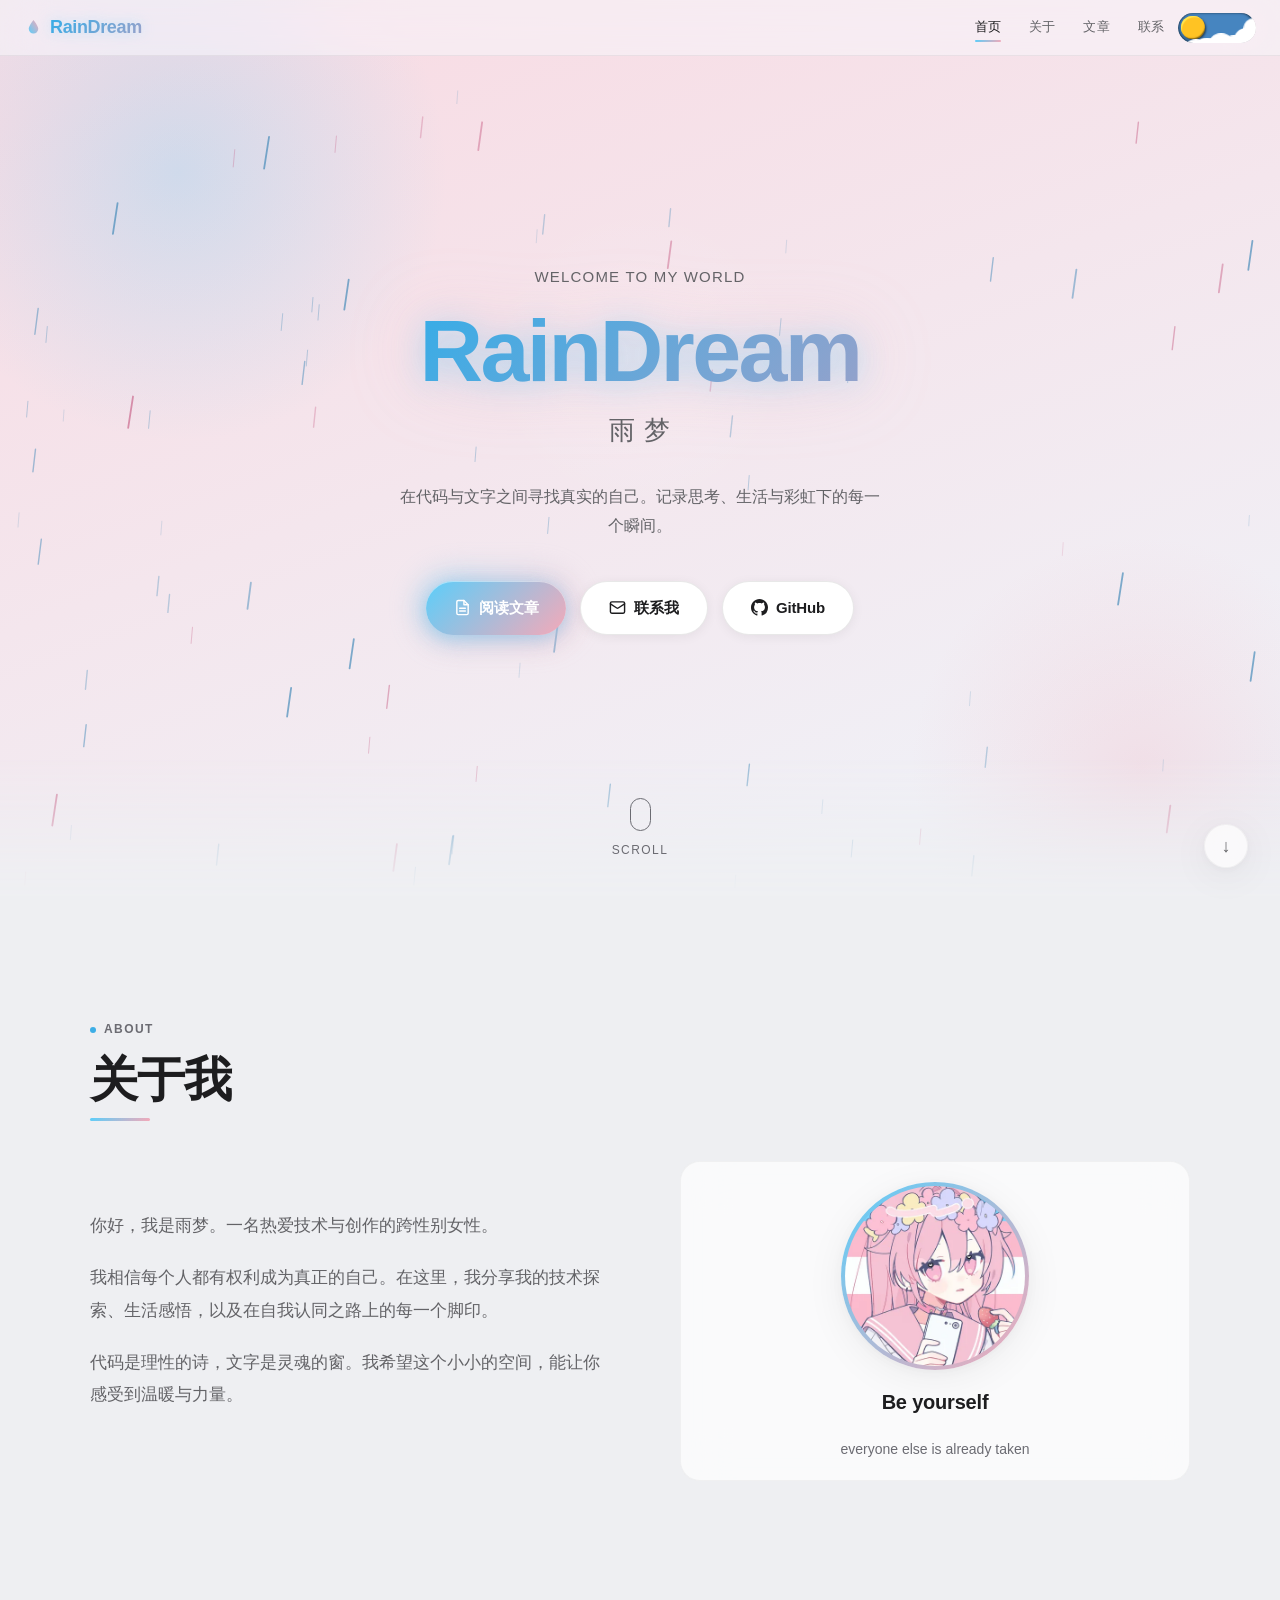
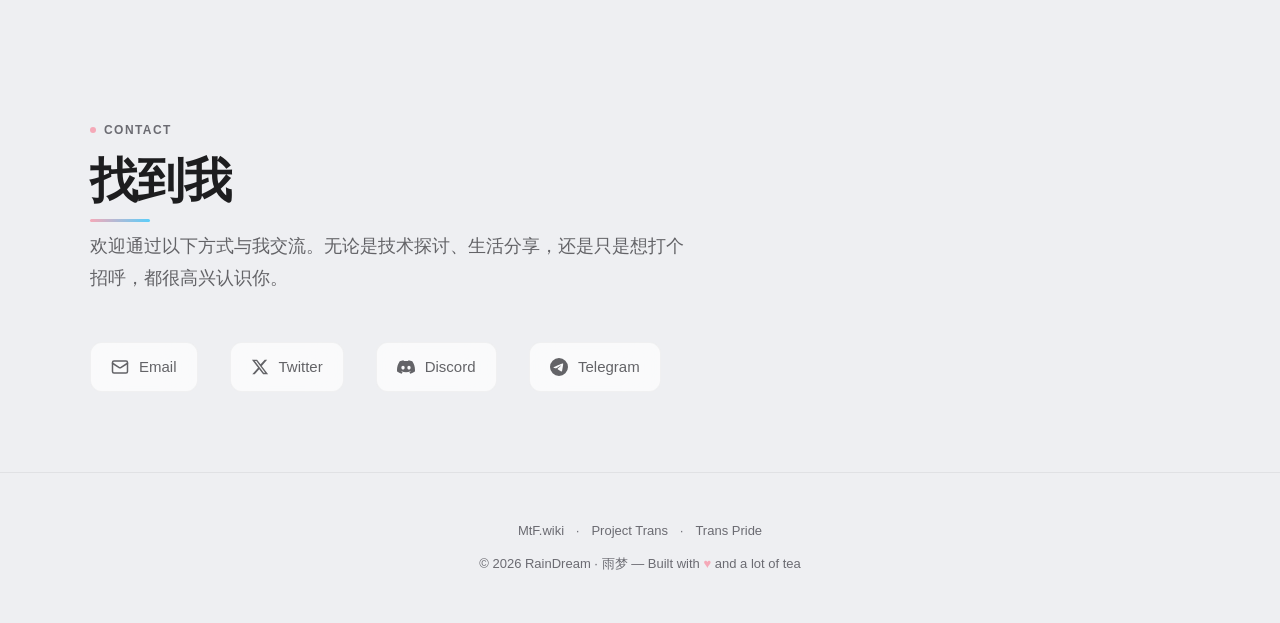
==== commit 076d48c3: "清理 index.html 里两个多余的 </div>（删除加载页时留下的空壳闭合）" ====
--- a/index.html
+++ b/index.html
@@ -186,8 +186,6 @@
 </head>
 <body>
 <a class="skip-link" href="#main">跳到主要内容</a>
-</div>
-</div>
 <!-- Navigation -->
 <nav class="nav" id="nav">
 <a href="#hero" class="nav-logo"><svg class="logo-mark" width="19" height="19" viewBox="0 0 24 24" aria-hidden="true"><defs><linearGradient id="logoGrad" x1="0" y1="1" x2="1" y2="0"><stop offset="0%" stop-color="#5BCEFA"/><stop offset="100%" stop-color="#F5A9B8"/></linearGradient></defs><path d="M12 2.4C12 2.4 6 9.6 6 13.6a6 6 0 0 0 12 0c0-4-6-11.2-6-11.2z" fill="url(#logoGrad)"/></svg><span class="logo-text">RainDream</span></a>
